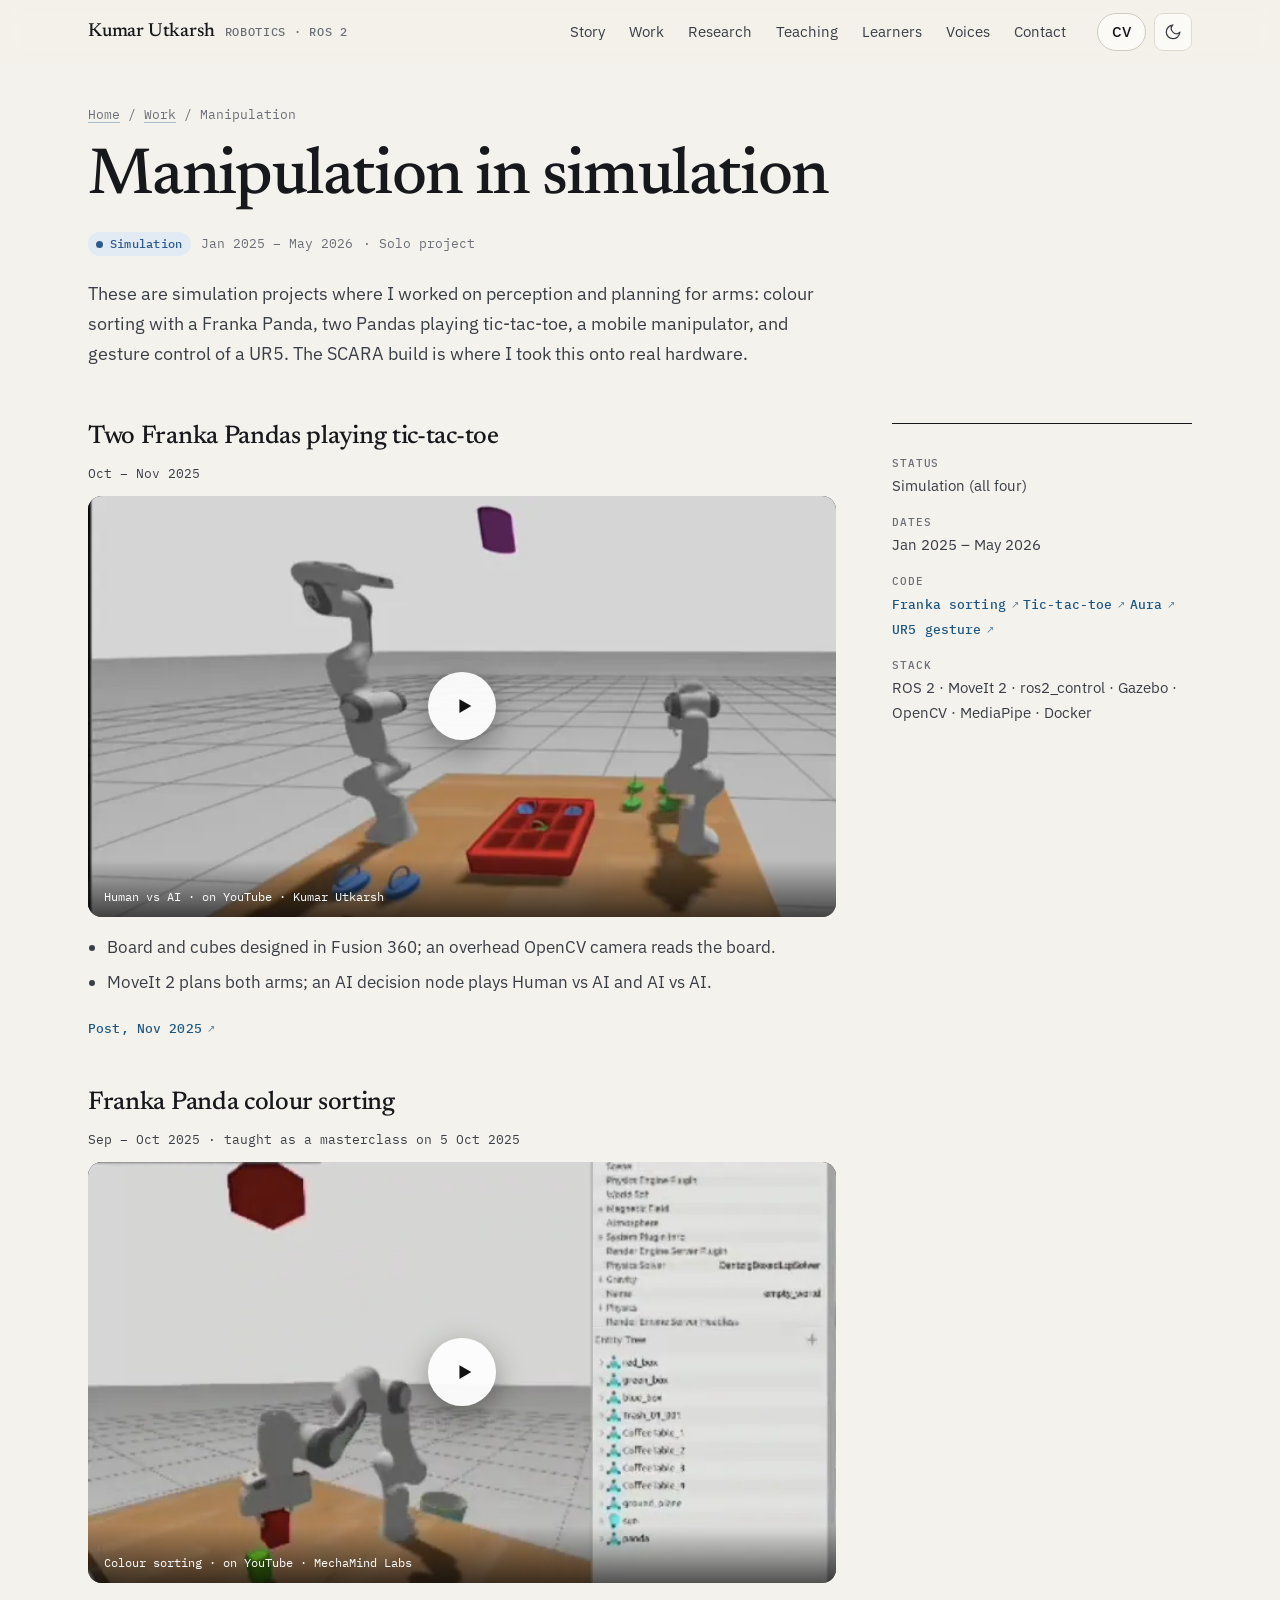
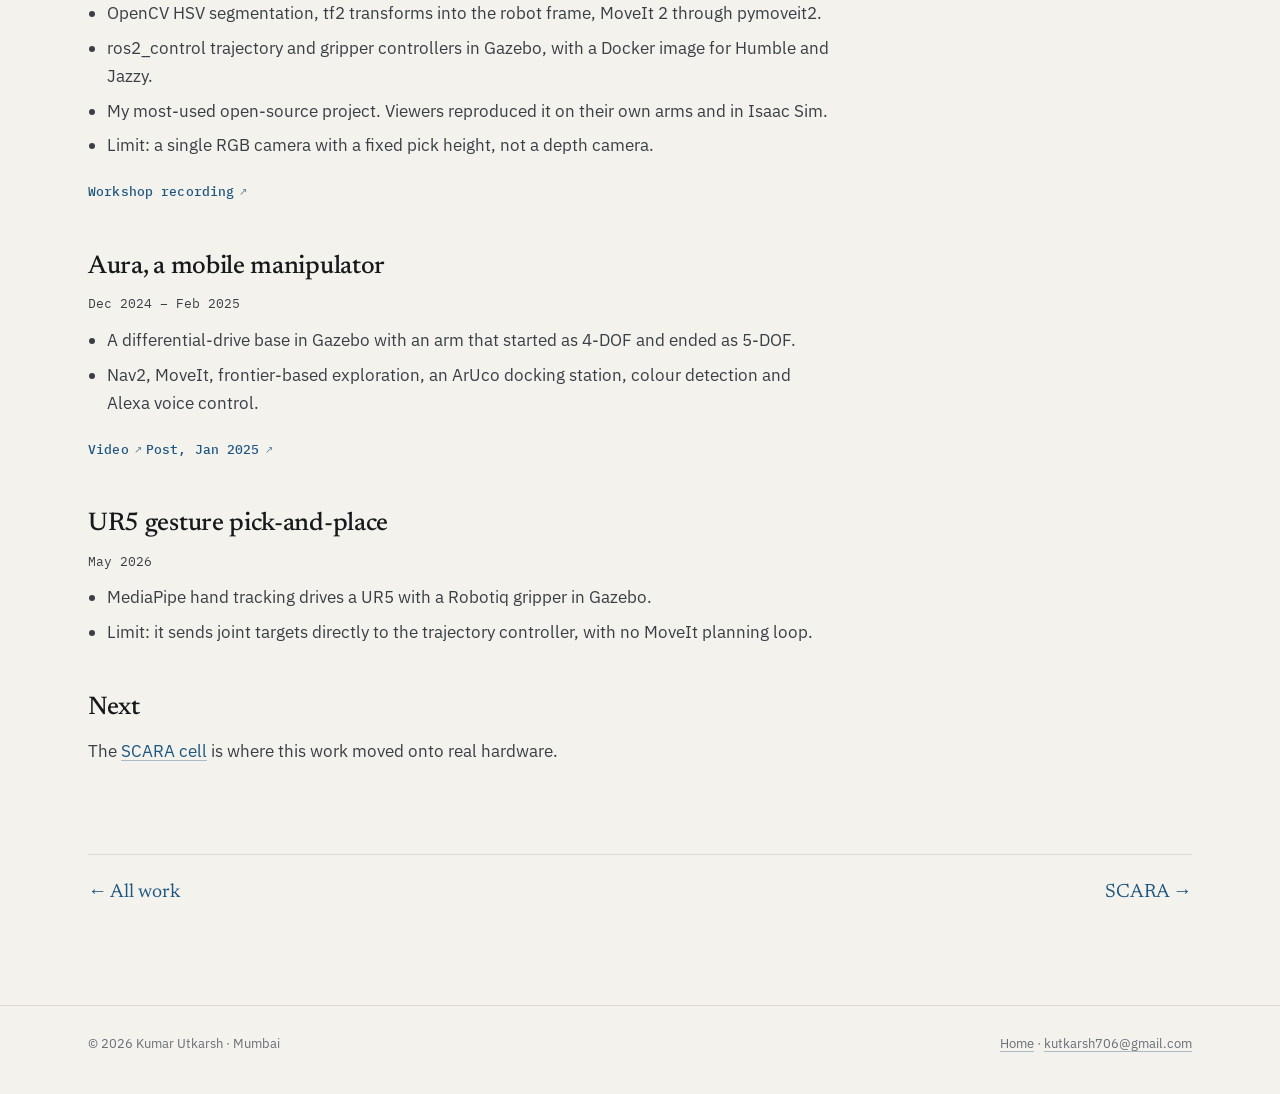
==== projects/manipulation/index.html @ 76c88a89 "Add manipulation case study" ====
<!doctype html>
<html lang="en">
<head>
<meta charset="utf-8">
<meta name="viewport" content="width=device-width, initial-scale=1">
<title>Manipulation in simulation · Kumar Utkarsh</title>
<meta name="description" content="ROS 2 arm projects in simulation: Franka Panda colour sorting, two Pandas playing tic-tac-toe, the Aura mobile manipulator and gesture-controlled pick-and-place on a UR5.">
<link rel="canonical" href="https://curious-utkarsh.github.io/projects/manipulation/">
<meta name="theme-color" content="#f4f2ec" media="(prefers-color-scheme: light)">
<meta name="theme-color" content="#0f1114" media="(prefers-color-scheme: dark)">
<meta property="og:type" content="article">
<meta property="og:title" content="Manipulation in simulation · Kumar Utkarsh">
<meta property="og:description" content="ROS 2 arm projects in simulation: Franka Panda colour sorting, two Pandas playing tic-tac-toe, the Aura mobile manipulator and gesture-controlled pick-and-place on a UR5.">
<meta property="og:url" content="https://curious-utkarsh.github.io/projects/manipulation/">
<meta property="og:image" content="https://curious-utkarsh.github.io/assets/img/og.jpg">
<meta name="twitter:card" content="summary_large_image">
<link rel="icon" href="../../favicon.svg" type="image/svg+xml">
<link rel="preload" href="../../assets/fonts/newsreader-latin-wght-normal.woff2" as="font" type="font/woff2" crossorigin>
<link rel="stylesheet" href="../../assets/css/site.css">
<script>try{var t=localStorage.getItem('theme');if(t==='light'||t==='dark')document.documentElement.setAttribute('data-theme',t)}catch(e){}</script>
<script src="../../assets/js/site.js" defer></script>
</head>
<body>
<a class="skip" href="#main">Skip to content</a>
<header class="nav">
  <div class="wrap">
    <a class="brand" href="../../">Kumar Utkarsh<span>Robotics · ROS 2</span></a>
    <ul id="menu">
      <li><a href="../../#story">Story</a></li>
      <li><a href="../../#work">Work</a></li>
      <li><a href="../../#research">Research</a></li>
      <li><a href="../../#teaching">Teaching</a></li>
      <li><a href="../../#learners">Learners</a></li>
      <li><a href="../../#voices">Voices</a></li>
      <li><a href="../../#contact">Contact</a></li>
    </ul>
    <div class="nav-tools">
      <a class="btn" href="../../cv/" style="height:38px;padding:0 14px">CV</a>
      <button class="icon-btn" type="button" data-theme-toggle aria-label="Switch theme"><svg viewBox="0 0 24 24" fill="none" stroke="currentColor" stroke-width="1.7" stroke-linecap="round" aria-hidden="true"><path d="M21 12.8A9 9 0 1 1 11.2 3a7 7 0 0 0 9.8 9.8z"/></svg></button>
      <button class="icon-btn menu-btn" type="button" data-menu aria-controls="menu" aria-expanded="false" aria-label="Menu"><svg viewBox="0 0 24 24" fill="none" stroke="currentColor" stroke-width="1.7" stroke-linecap="round" aria-hidden="true"><path d="M4 7h16M4 12h16M4 17h16"/></svg></button>
    </div>
  </div>
</header>
<main id="main">
<div class="wrap">
  <nav class="crumbs" aria-label="Breadcrumb"><a href="../../">Home</a> / <a href="../../#work">Work</a> / Manipulation</nav>
  <header class="case-head">
    <h1>Manipulation in simulation</h1>
    <div class="meta"><span class="status st-sim">Simulation</span><span class="dates">Jan 2025 – May 2026</span><span class="dates">· Solo project</span></div>
    <p class="lede">These are simulation projects where I worked on perception and planning for arms: colour sorting with a Franka Panda, two Pandas playing tic-tac-toe, a mobile manipulator, and gesture control of a UR5. The SCARA build is where I took this onto real hardware.</p>
  </header>
  <div class="case-grid">
    <article class="case">
      <h2>Two Franka Pandas playing tic-tac-toe</h2>
      <p class="dates">Oct – Nov 2025</p>
      <button class="facade h" type="button" data-facade="3YFORZAgRXA" aria-label="Play video: Multi-robot tic-tac-toe, human vs AI"><img src="../../assets/img/ttt-wide-638.webp" width="638" height="360" alt="" loading="lazy" decoding="async"><span class="pb"><svg viewBox="0 0 24 24" fill="currentColor" aria-hidden="true"><path d="M7 4.5v15l13-7.5z"/></svg></span><span class="cap">Human vs AI · on YouTube · Kumar Utkarsh</span></button>
      <ul style="margin-top:16px">
        <li>Board and cubes designed in Fusion 360; an overhead OpenCV camera reads the board.</li>
        <li>MoveIt 2 plans both arms; an AI decision node plays Human vs AI and AI vs AI.</li>
      </ul>
      <p><a class="chip" href="https://www.linkedin.com/feed/update/urn:li:activity:7392438464690147328/" target="_blank" rel="noopener">Post, Nov 2025</a></p>

      <h2>Franka Panda colour sorting</h2>
      <p class="dates">Sep – Oct 2025 · taught as a masterclass on 5 Oct 2025</p>
      <button class="facade h" type="button" data-facade="EM88ld4cCNk" aria-label="Play video: Vision-guided colour sorting with a Franka Panda"><img src="../../assets/img/franka-gazebo-640.webp" width="640" height="480" alt="" loading="lazy" decoding="async"><span class="pb"><svg viewBox="0 0 24 24" fill="currentColor" aria-hidden="true"><path d="M7 4.5v15l13-7.5z"/></svg></span><span class="cap">Colour sorting · on YouTube · MechaMind Labs</span></button>
      <ul style="margin-top:16px">
        <li>OpenCV HSV segmentation, tf2 transforms into the robot frame, MoveIt 2 through pymoveit2.</li>
        <li>ros2_control trajectory and gripper controllers in Gazebo, with a Docker image for Humble and Jazzy.</li>
        <li>My most-used open-source project. Viewers reproduced it on their own arms and in Isaac Sim.</li>
        <li>Limit: a single RGB camera with a fixed pick height, not a depth camera.</li>
      </ul>
      <p><a class="chip" href="https://youtu.be/0N3B8FG0T1Y" target="_blank" rel="noopener">Workshop recording</a></p>

      <h2>Aura, a mobile manipulator</h2>
      <p class="dates">Dec 2024 – Feb 2025</p>
      <ul>
        <li>A differential-drive base in Gazebo with an arm that started as 4-DOF and ended as 5-DOF.</li>
        <li>Nav2, MoveIt, frontier-based exploration, an ArUco docking station, colour detection and Alexa voice control.</li>
      </ul>
      <p><a class="chip" href="https://youtu.be/NHeu9y64Ovw" target="_blank" rel="noopener">Video</a> <a class="chip" href="https://www.linkedin.com/feed/update/urn:li:activity:7286963156571013120/" target="_blank" rel="noopener">Post, Jan 2025</a></p>

      <h2>UR5 gesture pick-and-place</h2>
      <p class="dates">May 2026</p>
      <ul>
        <li>MediaPipe hand tracking drives a UR5 with a Robotiq gripper in Gazebo.</li>
        <li>Limit: it sends joint targets directly to the trajectory controller, with no MoveIt planning loop.</li>
      </ul>
      <h2>Next</h2>
      <p>The <a href="../../projects/scara/">SCARA cell</a> is where this work moved onto real hardware.</p>
    </article>
    <aside><dl><dt>Status</dt><dd>Simulation (all four)</dd><dt>Dates</dt><dd>Jan 2025 – May 2026</dd><dt>Code</dt><dd><a class="chip" href="https://github.com/MechaMind-Labs/franka-color-sorting-robot" target="_blank" rel="noopener">Franka sorting</a> <a class="chip" href="https://github.com/MechaMind-Labs/dual-franka-tic-tac-toe" target="_blank" rel="noopener">Tic-tac-toe</a> <a class="chip" href="https://github.com/Curious-Utkarsh/aura-mobile-manipulator" target="_blank" rel="noopener">Aura</a> <a class="chip" href="https://github.com/MechaMind-Labs/ur5-gesture-pick-and-place" target="_blank" rel="noopener">UR5 gesture</a></dd><dt>Stack</dt><dd>ROS 2 · MoveIt 2 · ros2_control · Gazebo · OpenCV · MediaPipe · Docker</dd></dl></aside>
  </div>
  <div class="next-proj"><a href="../../#work">← All work</a><a href="../../projects/scara/">SCARA →</a></div>
</div>
</main>
<footer class="site">
  <div class="wrap">
    <span>© 2026 Kumar Utkarsh · Mumbai</span>
    <span><a href="../../">Home</a> · <a href="mailto:kutkarsh706@gmail.com">kutkarsh706@gmail.com</a></span>
  </div>
</footer>
</body>
</html>
---- assets/css/site.css ----
/* Kumar Utkarsh · portfolio · hand-written, no framework */

@font-face{font-family:"Newsreader";font-style:normal;font-weight:200 800;font-display:swap;src:url(../fonts/newsreader-latin-wght-normal.woff2) format("woff2")}
@font-face{font-family:"Newsreader";font-style:italic;font-weight:200 800;font-display:swap;src:url(../fonts/newsreader-latin-wght-italic.woff2) format("woff2")}
@font-face{font-family:"Plex Sans";font-style:normal;font-weight:400;font-display:swap;src:url(../fonts/ibm-plex-sans-latin-400-normal.woff2) format("woff2")}
@font-face{font-family:"Plex Sans";font-style:italic;font-weight:400;font-display:swap;src:url(../fonts/ibm-plex-sans-latin-400-italic.woff2) format("woff2")}
@font-face{font-family:"Plex Sans";font-style:normal;font-weight:500;font-display:swap;src:url(../fonts/ibm-plex-sans-latin-500-normal.woff2) format("woff2")}
@font-face{font-family:"Plex Sans";font-style:normal;font-weight:600;font-display:swap;src:url(../fonts/ibm-plex-sans-latin-600-normal.woff2) format("woff2")}
@font-face{font-family:"Plex Mono";font-style:normal;font-weight:400;font-display:swap;src:url(../fonts/ibm-plex-mono-latin-400-normal.woff2) format("woff2")}
@font-face{font-family:"Plex Mono";font-style:normal;font-weight:500;font-display:swap;src:url(../fonts/ibm-plex-mono-latin-500-normal.woff2) format("woff2")}

:root{
  --bg:#f4f2ec; --surface:#fbfaf6; --sunk:#ebe8e0;
  --ink:#16181c; --ink-2:#3a3e46; --muted:#6a6e77; --faint:#8d9099;
  --line:#dfdbd1; --line-2:#cfcabd;
  --accent:#1d5680; --accent-2:#163f5e; --accent-soft:#e3ecf2;
  --hw:#2f6b45; --hw-bg:#e3efe6; --twin:#22686a; --twin-bg:#ddeeed; --sim:#2d5a8c; --sim-bg:#e2eaf4; --wip:#8a5a12; --wip-bg:#f4ead8;
  --serif:"Newsreader",Georgia,"Times New Roman",serif;
  --sans:"Plex Sans",system-ui,-apple-system,"Segoe UI",Roboto,sans-serif;
  --mono:"Plex Mono",ui-monospace,SFMono-Regular,Menlo,Consolas,monospace;
  --r:10px; --r-lg:14px;
  --wrap:1160px; --gutter:28px;
  --shadow:0 1px 0 rgba(20,22,26,.03),0 8px 24px -16px rgba(20,22,26,.18);
  color-scheme:light;
}
@media (prefers-color-scheme:dark){:root:not([data-theme="light"]){
  --bg:#0f1114; --surface:#15181c; --sunk:#1b1f24;
  --ink:#ecebe6; --ink-2:#c9c8c2; --muted:#9ba0a8; --faint:#7b8089;
  --line:#262a30; --line-2:#323740;
  --accent:#8dbbe0; --accent-2:#b4d3ec; --accent-soft:#18242f;
  --hw:#8fcaa1; --hw-bg:#17251c; --twin:#86cdca; --twin-bg:#132423; --sim:#9ec0e6; --sim-bg:#16202c; --wip:#e2b56b; --wip-bg:#2a2214;
  --shadow:0 1px 0 rgba(0,0,0,.2),0 10px 30px -18px rgba(0,0,0,.7);
  color-scheme:dark;
}}
:root[data-theme="dark"]{
  --bg:#0f1114; --surface:#15181c; --sunk:#1b1f24;
  --ink:#ecebe6; --ink-2:#c9c8c2; --muted:#9ba0a8; --faint:#7b8089;
  --line:#262a30; --line-2:#323740;
  --accent:#8dbbe0; --accent-2:#b4d3ec; --accent-soft:#18242f;
  --hw:#8fcaa1; --hw-bg:#17251c; --twin:#86cdca; --twin-bg:#132423; --sim:#9ec0e6; --sim-bg:#16202c; --wip:#e2b56b; --wip-bg:#2a2214;
  --shadow:0 1px 0 rgba(0,0,0,.2),0 10px 30px -18px rgba(0,0,0,.7);
  color-scheme:dark;
}

*,*::before,*::after{box-sizing:border-box}
html{-webkit-text-size-adjust:100%;scroll-behavior:smooth;scroll-padding-top:84px}
@media (prefers-reduced-motion:reduce){html{scroll-behavior:auto}}
body{margin:0;background:var(--bg);color:var(--ink);font:400 17px/1.65 var(--sans);text-rendering:optimizeLegibility;-webkit-font-smoothing:antialiased;overflow-x:hidden}
img,video{max-width:100%;height:auto;display:block}
a{color:var(--accent);text-decoration-thickness:1px;text-underline-offset:3px;text-decoration-color:color-mix(in srgb,var(--accent) 35%,transparent)}
a:hover{color:var(--accent-2);text-decoration-color:currentColor}
:focus-visible{outline:2px solid var(--accent);outline-offset:3px;border-radius:4px}
p{margin:0 0 1em}
h1,h2,h3,h4{font-family:var(--serif);font-weight:500;letter-spacing:-.012em;color:var(--ink);margin:0}
h1{font-size:clamp(2.35rem,5.2vw,4.1rem);line-height:1.04;letter-spacing:-.025em}
h2{font-size:clamp(1.75rem,3vw,2.35rem);line-height:1.12}
h3{font-size:1.32rem;line-height:1.25}
h4{font-size:1.08rem;line-height:1.3}
small,.small{font-size:.86rem}
.mono{font-family:var(--mono)}
.muted{color:var(--muted)}
.sr-only{position:absolute;width:1px;height:1px;padding:0;margin:-1px;overflow:hidden;clip:rect(0,0,0,0);white-space:nowrap;border:0}
.skip{position:absolute;left:12px;top:-60px;background:var(--ink);color:var(--bg);padding:10px 14px;border-radius:8px;z-index:100;text-decoration:none}
.skip:focus{top:12px}

.wrap{max-width:var(--wrap);margin:0 auto;padding:0 var(--gutter)}
@media (max-width:640px){:root{--gutter:16px}body{font-size:16.5px}}

/* ---------- nav ---------- */
.nav{position:sticky;top:0;z-index:50;background:color-mix(in srgb,var(--bg) 86%,transparent);backdrop-filter:saturate(1.4) blur(10px);-webkit-backdrop-filter:saturate(1.4) blur(10px);border-bottom:1px solid transparent;transition:border-color .2s}
.nav.scrolled{border-bottom-color:var(--line)}
.nav .wrap{display:flex;align-items:center;gap:20px;height:64px}
.brand{font-family:var(--serif);font-size:1.18rem;font-weight:500;color:var(--ink);text-decoration:none;white-space:nowrap;letter-spacing:-.01em}
.brand span{color:var(--muted);font-family:var(--mono);font-size:.72rem;letter-spacing:.06em;margin-left:10px;text-transform:uppercase}
.nav ul{list-style:none;margin:0 0 0 auto;padding:0;display:flex;gap:2px}
.nav ul a{display:block;padding:8px 11px;border-radius:8px;font-size:.92rem;color:var(--ink-2);text-decoration:none}
.nav ul a:hover{background:var(--sunk);color:var(--ink)}
.nav ul a.active{color:var(--ink);background:var(--sunk)}
.nav-tools{display:flex;align-items:center;gap:8px}
.icon-btn{width:38px;height:38px;border-radius:9px;border:1px solid var(--line);background:var(--surface);color:var(--ink-2);display:inline-grid;place-items:center;cursor:pointer;padding:0}
.icon-btn:hover{border-color:var(--line-2);color:var(--ink)}
.icon-btn svg{width:18px;height:18px}
.menu-btn{display:none}
@media (max-width:1020px){
  .nav ul{display:none;position:absolute;left:0;right:0;top:64px;flex-direction:column;background:var(--bg);border-bottom:1px solid var(--line);padding:8px var(--gutter) 16px;gap:0}
  .nav.open ul{display:flex}
  .nav ul a{padding:12px 6px;font-size:1rem;border-radius:0;border-bottom:1px solid var(--line)}
  .menu-btn{display:inline-grid}
  .nav-tools{margin-left:auto}
  .brand span{display:none}
}

/* ---------- buttons, chips ---------- */
.btn{display:inline-flex;align-items:center;gap:8px;height:44px;padding:0 18px;border-radius:999px;font:500 .95rem/1 var(--sans);text-decoration:none;border:1px solid var(--line-2);color:var(--ink);background:var(--surface);transition:background .15s,border-color .15s,transform .15s}
.btn:hover{border-color:var(--ink-2);color:var(--ink)}
.btn.primary{background:var(--ink);border-color:var(--ink);color:var(--bg)}
.btn.primary:hover{background:var(--ink-2);color:var(--bg)}
.btn svg{width:16px;height:16px}
.btns{display:flex;flex-wrap:wrap;gap:10px}
.chips{display:flex;flex-wrap:wrap;gap:6px 14px;margin-top:14px}
.chip{font:500 .8rem/1.4 var(--mono);letter-spacing:.01em;color:var(--accent);text-decoration:none;display:inline-flex;align-items:center;gap:5px;white-space:nowrap}
.chip:hover{text-decoration:underline}
.chip::after{content:"↗";font-size:.78em;opacity:.7}
.chip.int::after{content:"→"}
.label{font:500 .72rem/1.3 var(--mono);letter-spacing:.09em;text-transform:uppercase;color:var(--muted)}
.status{display:inline-flex;align-items:center;gap:7px;font:500 .74rem/1 var(--mono);letter-spacing:.02em;padding:6px 9px 6px 8px;border-radius:999px;white-space:nowrap}
.status::before{content:"";width:7px;height:7px;border-radius:50%;background:currentColor}
.st-hw{color:var(--hw);background:var(--hw-bg)}
.st-twin{color:var(--twin);background:var(--twin-bg)}
.st-sim{color:var(--sim);background:var(--sim-bg)}
.st-wip{color:var(--wip);background:var(--wip-bg)}
.st-none{color:var(--muted);background:var(--sunk)}
.dates{font:400 .8rem/1.4 var(--mono);color:var(--muted)}

/* ---------- hero ---------- */
.hero{padding:72px 0 56px}
.hero .wrap{display:grid;grid-template-columns:minmax(0,1.08fr) minmax(0,.92fr);gap:64px;align-items:center}
.hero .eyebrow{display:flex;flex-wrap:wrap;gap:8px 18px;margin-bottom:26px}
.hero .eyebrow span{font:500 .78rem/1 var(--mono);letter-spacing:.06em;text-transform:uppercase;color:var(--muted)}
.hero .eyebrow span+span::before{content:"·";margin-right:18px;color:var(--line-2)}
.hero h1 em{font-style:italic;color:var(--ink-2)}
.hero .lede{font-size:1.14rem;line-height:1.62;color:var(--ink-2);max-width:36em;margin:26px 0 30px}
.hero .lede strong{font-weight:500;color:var(--ink)}
.hero-media{position:relative;display:grid;grid-template-columns:1.25fr 1fr;gap:14px;align-items:end}
.hero-media figure{margin:0}
.hero-media .ph{border-radius:var(--r-lg);overflow:hidden;background:var(--sunk);box-shadow:var(--shadow)}
.hero-media .ph img{width:100%;height:100%;object-fit:cover}
.hero-media .a .ph{aspect-ratio:4/5}
.hero-media .b{margin-bottom:56px}
.hero-media .b .ph{aspect-ratio:1/1}
.hero-media figcaption{font:400 .74rem/1.45 var(--mono);color:var(--muted);margin-top:10px}
.hero-media figcaption b{font-weight:500;color:var(--ink-2)}
@media (max-width:900px){.hero{padding:44px 0 36px}.hero .wrap{grid-template-columns:1fr;gap:40px}.hero-media .b{margin-bottom:28px}}

/* ---------- glance strip ---------- */
.glance{border-top:1px solid var(--line);border-bottom:1px solid var(--line);background:var(--surface)}
.glance .wrap{display:grid;grid-template-columns:repeat(4,1fr)}
.glance .cell{padding:22px 22px 22px 0;border-right:1px solid var(--line)}
.glance .cell+.cell{padding-left:22px}
.glance .cell:last-child{border-right:0}
.glance .v{font-family:var(--serif);font-size:1.12rem;line-height:1.3;margin-top:8px;color:var(--ink)}
.glance .s{font-size:.86rem;color:var(--muted);margin-top:4px;line-height:1.45}
@media (max-width:900px){.glance .wrap{grid-template-columns:1fr 1fr}.glance .cell:nth-child(2){border-right:0}.glance .cell:nth-child(3){padding-left:0;border-top:1px solid var(--line)}.glance .cell:nth-child(4){border-top:1px solid var(--line)}}
@media (max-width:520px){.glance .wrap{grid-template-columns:1fr}.glance .cell,.glance .cell+.cell{padding:18px 0;border-right:0;border-top:1px solid var(--line)}.glance .cell:first-child{border-top:0}}

/* ---------- sections ---------- */
.section{padding:104px 0 0}
.section:last-of-type{padding-bottom:40px}
.sec-head{display:grid;grid-template-columns:200px minmax(0,1fr);gap:40px;margin-bottom:44px}
.sec-head .num{font:500 .76rem/1.6 var(--mono);letter-spacing:.08em;text-transform:uppercase;color:var(--muted);padding-top:9px;border-top:1px solid var(--ink);align-self:start}
.sec-head .num b{color:var(--ink);font-weight:500;margin-right:8px}
.sec-head .lead{font-size:1.08rem;color:var(--ink-2);max-width:40em;margin:16px 0 0}
.sec-body{margin-left:240px}
@media (max-width:900px){.section{padding-top:76px}.sec-head{grid-template-columns:1fr;gap:16px;margin-bottom:32px}.sec-head .num{padding-top:8px;width:max-content;padding-right:20px}.sec-body{margin-left:0}}
.sub{display:flex;align-items:baseline;justify-content:space-between;gap:16px;margin:64px 0 22px;padding-bottom:12px;border-bottom:1px solid var(--line)}
.sub h3{font-size:1.38rem}
.sub .label{white-space:nowrap}

/* ---------- profile ---------- */
.profile{display:grid;grid-template-columns:280px minmax(0,1fr);gap:48px;align-items:start}
.profile .portrait{margin:0}
.profile .portrait .ph{border-radius:var(--r-lg);overflow:hidden;aspect-ratio:4/5;background:var(--sunk)}
.profile .portrait img{width:100%;height:100%;object-fit:cover}
.profile .portrait figcaption{font:400 .74rem/1.45 var(--mono);color:var(--muted);margin-top:10px}
.facts{margin:0;display:grid;grid-template-columns:150px minmax(0,1fr);border-top:1px solid var(--line)}
.facts dt,.facts dd{padding:15px 0;border-bottom:1px solid var(--line);margin:0}
.facts dt{font:500 .74rem/1.9 var(--mono);letter-spacing:.07em;text-transform:uppercase;color:var(--muted)}
.facts dd{color:var(--ink-2);font-size:.98rem}
.facts dd strong{color:var(--ink);font-weight:500}
.facts .aside{display:block;font-size:.86rem;color:var(--muted);margin-top:3px}
.in-short{font-family:var(--serif);font-size:1.32rem;line-height:1.5;color:var(--ink);margin:0 0 28px;max-width:34em}
@media (max-width:820px){.profile{grid-template-columns:1fr}.profile .portrait{max-width:300px}.facts{grid-template-columns:1fr}.facts dt{padding-bottom:0;border-bottom:0}.facts dd{padding-top:4px}}

/* ---------- story timeline ---------- */
.story{position:relative;margin:0;padding:0;list-style:none}
.story::before{content:"";position:absolute;left:148px;top:8px;bottom:8px;width:1px;background:var(--line-2)}
.chapter{position:relative;display:grid;grid-template-columns:132px minmax(0,1fr);gap:44px;padding:0 0 38px}
.chapter::before{content:"";position:absolute;left:144px;top:9px;width:9px;height:9px;border-radius:50%;background:var(--bg);border:1.5px solid var(--ink-2)}
.chapter.key::before{background:var(--ink);border-color:var(--ink)}
.chapter .when{font:500 .76rem/1.6 var(--mono);color:var(--muted);text-align:right;padding-top:4px;letter-spacing:.02em}
.chapter h3{font-size:1.26rem;margin-bottom:8px}
.chapter p{color:var(--ink-2);max-width:40em;margin-bottom:.5em}
.chapter .chips{margin-top:8px}
.chapter .thumb{float:right;width:180px;margin:4px 0 12px 24px;border-radius:var(--r);overflow:hidden}
.pull{margin:8px 0 46px 176px;padding:4px 0 4px 26px;border-left:2px solid var(--ink);font-family:var(--serif);font-size:1.5rem;line-height:1.4;color:var(--ink);max-width:28em}
.pull cite{display:block;font:400 .76rem/1.6 var(--mono);color:var(--muted);font-style:normal;margin-top:10px;letter-spacing:.02em}
@media (max-width:760px){
  .story::before{left:4px}
  .chapter{grid-template-columns:1fr;gap:4px;padding-left:28px}
  .chapter::before{left:0}
  .chapter .when{text-align:left;padding-top:0}
  .chapter .thumb{float:none;width:100%;max-width:320px;margin:4px 0 12px}
  .pull{margin-left:28px;font-size:1.28rem}
}

details.more{margin-top:14px;border:1px solid var(--line);border-radius:var(--r);background:var(--surface)}
details.more>summary{cursor:pointer;list-style:none;padding:13px 16px;font:500 .84rem/1.4 var(--mono);color:var(--ink-2);display:flex;align-items:center;justify-content:space-between;gap:12px}
details.more>summary::-webkit-details-marker{display:none}
details.more>summary::after{content:"+";font-size:1.1rem;color:var(--muted);transition:transform .2s}
details.more[open]>summary::after{transform:rotate(45deg)}
details.more>summary:hover{color:var(--ink)}
details.more .inner{padding:4px 16px 16px;border-top:1px solid var(--line)}
.course-list{list-style:none;margin:12px 0 0;padding:0;display:grid;gap:8px}
.course-list li{display:flex;justify-content:space-between;gap:16px;font-size:.93rem;color:var(--ink-2);padding-bottom:8px;border-bottom:1px dashed var(--line)}
.course-list li:last-child{border-bottom:0}
.course-list span{color:var(--muted);font-size:.84rem;white-space:nowrap}
@media (max-width:560px){.course-list li{flex-direction:column;gap:0}}

/* ---------- project cards ---------- */
.proj-grid{display:grid;grid-template-columns:1fr 1fr;gap:22px}
.proj{display:flex;flex-direction:column;background:var(--surface);border:1px solid var(--line);border-radius:var(--r-lg);overflow:hidden;transition:border-color .2s,box-shadow .2s}
.proj:hover{border-color:var(--line-2);box-shadow:var(--shadow)}
.proj .media{aspect-ratio:4/3;overflow:hidden;background:var(--sunk);position:relative}
.proj .media img{width:100%;height:100%;object-fit:cover;transition:transform .6s cubic-bezier(.2,.7,.2,1)}
.proj:hover .media img{transform:scale(1.025)}
.proj .body{padding:22px 22px 20px;display:flex;flex-direction:column;flex:1}
.proj .meta{display:flex;flex-wrap:wrap;align-items:center;gap:10px;margin-bottom:12px}
.proj h3{font-size:1.42rem;margin-bottom:8px}
.proj h3 a{color:inherit;text-decoration:none}
.proj h3 a:hover{color:var(--accent)}
.proj p{color:var(--ink-2);font-size:.97rem;margin-bottom:0}
.proj .chips{margin-top:auto;padding-top:16px}
@media (max-width:760px){.proj-grid{grid-template-columns:1fr}}

.rows{border-top:1px solid var(--line)}
.row{display:grid;grid-template-columns:minmax(0,1.25fr) minmax(0,2fr) 190px;gap:24px;align-items:baseline;padding:18px 0;border-bottom:1px solid var(--line)}
.row h4{font-size:1.06rem}
.row .meta{display:flex;flex-direction:column;gap:7px;align-items:flex-start;margin-top:8px}
.row p{margin:0;color:var(--ink-2);font-size:.95rem}
.row .chips{margin:0;justify-content:flex-end;flex-wrap:wrap;gap:6px 12px}
@media (max-width:820px){.row{grid-template-columns:1fr;gap:8px}.row .chips{justify-content:flex-start;flex-wrap:wrap}.row .meta{flex-direction:row;flex-wrap:wrap;align-items:center}}
.after-links{display:flex;flex-wrap:wrap;gap:8px 22px;margin-top:20px;font-size:.92rem}

/* ---------- research ---------- */
.split{display:grid;grid-template-columns:minmax(0,1.05fr) minmax(0,.95fr);gap:40px;align-items:start}
.split figure{margin:0}
.split .ph{border-radius:var(--r-lg);overflow:hidden;background:var(--sunk)}
.split figcaption{font:400 .74rem/1.5 var(--mono);color:var(--muted);margin-top:10px}
@media (max-width:860px){.split{grid-template-columns:1fr}}
.prose p{color:var(--ink-2)}
.prose p strong{color:var(--ink);font-weight:500}

/* ---------- teaching ---------- */
.principle{font-family:var(--serif);font-size:clamp(1.35rem,2.4vw,1.75rem);line-height:1.38;color:var(--ink);max-width:30em;margin:0 0 36px}
.principle em{font-style:italic;color:var(--ink-2)}
.photo-pair{display:grid;grid-template-columns:1fr 1.55fr;gap:14px;margin:6px 0 0;align-items:start}
.photo-pair figure{margin:0}
.photo-pair .ph{border-radius:var(--r);overflow:hidden;background:var(--sunk);aspect-ratio:4/3}
.photo-pair figure+figure .ph{aspect-ratio:1280/640}
.photo-pair .ph img{width:100%;height:100%;object-fit:cover}
.photo-pair figcaption{font:400 .72rem/1.5 var(--mono);color:var(--muted);margin-top:8px}
@media (max-width:700px){.photo-pair{grid-template-columns:1fr}}
.table-wrap{overflow-x:auto;border:1px solid var(--line);border-radius:var(--r);background:var(--surface)}
table.ws{width:100%;border-collapse:collapse;font-size:.93rem;min-width:620px}
table.ws th{font:500 .72rem/1.3 var(--mono);letter-spacing:.07em;text-transform:uppercase;color:var(--muted);text-align:left;padding:13px 16px;border-bottom:1px solid var(--line);background:var(--sunk)}
table.ws td{padding:14px 16px;border-bottom:1px solid var(--line);vertical-align:top;color:var(--ink-2)}
table.ws tr:last-child td{border-bottom:0}
table.ws td:first-child{font:400 .8rem/1.6 var(--mono);color:var(--muted);white-space:nowrap}
table.ws td .chip{margin-right:12px}
.note{font-size:.88rem;color:var(--muted);margin-top:12px}
.amr{display:grid;grid-template-columns:minmax(0,1fr) minmax(0,1fr);gap:36px}
.modules{list-style:none;margin:0;padding:0;counter-reset:m;border-top:1px solid var(--line)}
.modules li{counter-increment:m;display:flex;gap:14px;padding:11px 0;border-bottom:1px solid var(--line);font-size:.95rem;color:var(--ink-2)}
.modules li::before{content:counter(m,decimal-leading-zero);font:500 .76rem/1.9 var(--mono);color:var(--muted)}
@media (max-width:820px){.amr{grid-template-columns:1fr}}
.collab{display:grid;grid-template-columns:repeat(3,1fr);gap:16px}
.collab .c{padding:18px;border:1px solid var(--line);border-radius:var(--r);background:var(--surface)}
.collab h4{font-size:1.02rem;margin:6px 0 6px}
.collab p{font-size:.92rem;color:var(--ink-2);margin:0}
@media (max-width:860px){.collab{grid-template-columns:1fr}}

/* ---------- learners ---------- */
.out-grid{display:grid;grid-template-columns:repeat(3,1fr);gap:16px}
.out{display:flex;flex-direction:column;padding:22px;border:1px solid var(--line);border-radius:var(--r-lg);background:var(--surface)}
.out .who{font-family:var(--serif);font-size:1.16rem;color:var(--ink);line-height:1.25}
.out .role{font-size:.82rem;color:var(--muted);margin-top:3px;line-height:1.4}
.out .what{font-size:.95rem;color:var(--ink);margin:14px 0 10px;font-weight:500;line-height:1.45}
.out blockquote{margin:0;font-size:.92rem;color:var(--ink-2);line-height:1.55;padding-left:12px;border-left:2px solid var(--line-2)}
.out .foot{margin-top:auto;padding-top:16px;display:flex;justify-content:space-between;align-items:center;gap:10px}
.out .foot .dates{font-size:.76rem}
@media (max-width:980px){.out-grid{grid-template-columns:1fr 1fr}}
@media (max-width:640px){.out-grid{grid-template-columns:1fr}}

.showcase{display:grid;grid-template-columns:repeat(3,1fr);gap:0;border-top:1px solid var(--line)}
.sc{display:flex;gap:14px;align-items:flex-start;padding:16px 16px 16px 0;border-bottom:1px solid var(--line)}
.play{flex:0 0 auto;width:40px;height:40px;border-radius:50%;border:1px solid var(--line-2);background:var(--surface);display:grid;place-items:center;cursor:pointer;color:var(--ink);transition:background .15s,color .15s,border-color .15s;padding:0}
.play:hover{background:var(--ink);color:var(--bg);border-color:var(--ink)}
.play svg{width:14px;height:14px;margin-left:2px}
.sc .n{font-weight:500;color:var(--ink);font-size:.97rem;line-height:1.3}
.sc .d{font-size:.84rem;color:var(--muted);line-height:1.45;margin-top:2px}
.sc .d a{font-family:var(--mono);font-size:.78rem}
@media (max-width:980px){.showcase{grid-template-columns:1fr 1fr}}
@media (max-width:640px){.showcase{grid-template-columns:1fr}}

/* ---------- voices ---------- */
.reco{display:grid;grid-template-columns:minmax(0,1fr) 220px;gap:40px;padding:34px 0;border-top:1px solid var(--ink);border-bottom:1px solid var(--line)}
.reco blockquote{margin:0;font-family:var(--serif);font-size:clamp(1.25rem,2.2vw,1.58rem);line-height:1.45;color:var(--ink)}
.reco .src{font-size:.9rem;color:var(--ink-2)}
.reco .src b{display:block;font-weight:500;color:var(--ink);font-size:1rem;margin:6px 0 2px}
@media (max-width:760px){.reco{grid-template-columns:1fr;gap:18px}}
.quotes{columns:3 280px;column-gap:16px}
.q{break-inside:avoid;margin:0 0 16px;padding:20px;border:1px solid var(--line);border-radius:var(--r);background:var(--surface)}
.q p{font-size:.94rem;color:var(--ink-2);margin:0 0 12px;line-height:1.58}
.q footer{font-size:.84rem;color:var(--muted);line-height:1.4}
.q footer b{color:var(--ink);font-weight:500;display:block;font-size:.9rem}
.src-label{font:500 .66rem/1 var(--mono);letter-spacing:.1em;text-transform:uppercase;color:var(--faint);margin-top:8px;display:block}
.vt-grid{display:grid;grid-template-columns:repeat(3,1fr);gap:12px}
.vt{display:flex;gap:14px;align-items:center;text-align:left;padding:16px;border:1px solid var(--line);border-radius:var(--r);background:var(--surface);cursor:pointer;font:inherit;color:inherit;width:100%;transition:border-color .15s,background .15s}
.vt:hover{border-color:var(--ink-2)}
.vt:hover .play{background:var(--ink);color:var(--bg);border-color:var(--ink)}
.vt .n{font-weight:500;color:var(--ink);font-size:.96rem;display:block}
.vt .d{font-size:.82rem;color:var(--muted);display:block;line-height:1.4}
@media (max-width:900px){.vt-grid{grid-template-columns:1fr 1fr}}
@media (max-width:560px){.vt-grid{grid-template-columns:1fr}}
.yt-quotes{display:grid;grid-template-columns:repeat(2,1fr);gap:0 32px;border-top:1px solid var(--line)}
.yt-quotes .yq{padding:16px 0;border-bottom:1px solid var(--line)}
.yt-quotes p{margin:0 0 6px;color:var(--ink-2);font-size:.95rem}
.yt-quotes span{font:400 .78rem/1.5 var(--mono);color:var(--muted)}
@media (max-width:760px){.yt-quotes{grid-template-columns:1fr}}

/* ---------- approach ---------- */
.ways{display:grid;grid-template-columns:1fr 1fr;gap:16px}
.way{padding:24px;border:1px solid var(--line);border-radius:var(--r-lg);background:var(--surface)}
.way .label{display:block;margin-bottom:10px}
.way h3{font-size:1.25rem;margin-bottom:10px}
.way p{color:var(--ink-2);font-size:.96rem;margin:0}
.way p+p{margin-top:.7em}
@media (max-width:760px){.ways{grid-template-columns:1fr}}
.values{display:flex;flex-wrap:wrap;gap:8px;margin-top:22px}
.values span{font:500 .8rem/1 var(--mono);padding:9px 12px;border:1px solid var(--line);border-radius:999px;color:var(--ink-2);background:var(--surface)}
.notes{display:grid;grid-template-columns:1fr 1fr;gap:0 36px;border-top:1px solid var(--line)}
.notes a.n{display:block;padding:18px 0;border-bottom:1px solid var(--line);text-decoration:none;color:inherit}
.notes a.n:hover h4{color:var(--accent)}
.notes h4{font-size:1.04rem;margin:4px 0 6px;transition:color .15s}
.notes p{margin:0;font-size:.92rem;color:var(--ink-2)}
@media (max-width:760px){.notes{grid-template-columns:1fr}}

/* ---------- next / elsewhere / contact ---------- */
.next{font-family:var(--serif);font-size:clamp(1.3rem,2.3vw,1.62rem);line-height:1.5;color:var(--ink);max-width:32em}
.next p{margin:0 0 .8em}
.next p:last-child{color:var(--ink-2)}
.else{display:grid;grid-template-columns:repeat(4,1fr);gap:12px}
.else a{display:block;padding:18px;border:1px solid var(--line);border-radius:var(--r);background:var(--surface);text-decoration:none;color:var(--ink);transition:border-color .15s,transform .15s}
.else a:hover{border-color:var(--ink-2)}
.else .p{font-weight:500;display:flex;justify-content:space-between;gap:8px}
.else .p::after{content:"↗";color:var(--muted);font-size:.85rem}
.else a.int .p::after{content:"→"}
.else .r{font-size:.86rem;color:var(--muted);margin-top:6px;line-height:1.45}
@media (max-width:900px){.else{grid-template-columns:1fr 1fr}}
@media (max-width:480px){.else{grid-template-columns:1fr}}
.contact{border-top:1px solid var(--ink);padding-top:36px;display:grid;grid-template-columns:minmax(0,1.2fr) minmax(0,1fr);gap:40px;align-items:end}
.contact .big{font-family:var(--serif);font-size:clamp(1.6rem,3.6vw,2.6rem);line-height:1.15;color:var(--ink);text-decoration:none;word-break:break-word}
.contact .big:hover{color:var(--accent)}
@media (max-width:760px){.contact{grid-template-columns:1fr}}
footer.site{margin-top:96px;border-top:1px solid var(--line);padding:26px 0 40px;font-size:.84rem;color:var(--muted)}
footer.site .wrap{display:flex;flex-wrap:wrap;justify-content:space-between;gap:12px}
footer.site a{color:var(--muted)}

/* ---------- dialog player ---------- */
dialog.player{border:0;padding:0;background:transparent;max-width:min(92vw,980px);width:100%;color:var(--ink)}
dialog.player::backdrop{background:rgba(10,11,13,.82);backdrop-filter:blur(3px)}
.player .box{background:var(--surface);border-radius:var(--r-lg);overflow:hidden;box-shadow:0 30px 80px -20px rgba(0,0,0,.6)}
.player .bar{display:flex;align-items:center;justify-content:space-between;gap:12px;padding:12px 14px 12px 18px;border-bottom:1px solid var(--line)}
.player .bar .t{font-weight:500;font-size:.95rem}
.player .bar .t small{display:block;color:var(--muted);font-weight:400}
.player .stage{background:#000;display:grid;place-items:center}
.player .stage video{max-height:70vh;width:auto;max-width:100%}
.player .stage iframe{width:100%;aspect-ratio:16/9;border:0;display:block}
.player .stage.vertical iframe{aspect-ratio:9/16;max-height:72vh;width:auto;height:72vh}
.player .tx{padding:14px 18px 18px;font-size:.9rem;color:var(--ink-2);max-height:24vh;overflow:auto}
.player .tx:empty{display:none}

/* ---------- case study pages ---------- */
.crumbs{font:400 .8rem/1.5 var(--mono);color:var(--muted);padding-top:40px}
.crumbs a{color:var(--muted)}
.case-head{padding:20px 0 36px}
.case-head .meta{display:flex;flex-wrap:wrap;gap:10px;align-items:center;margin:20px 0 0}
.case-head .lede{font-size:1.14rem;color:var(--ink-2);max-width:40em;margin-top:22px}
.case-grid{display:grid;grid-template-columns:minmax(0,1fr) 300px;gap:56px;align-items:start}
.case-grid aside{position:sticky;top:88px;border-top:1px solid var(--ink);padding-top:16px}
.case-grid aside dl{margin:0}
.case-grid aside dt{font:500 .7rem/1.3 var(--mono);letter-spacing:.08em;text-transform:uppercase;color:var(--muted);margin-top:16px}
.case-grid aside dd{margin:4px 0 0;font-size:.93rem;color:var(--ink-2)}
@media (max-width:900px){.case-grid{grid-template-columns:1fr}.case-grid aside{position:static}}
.case h2{font-size:1.6rem;margin:48px 0 14px}
.case h2:first-child{margin-top:0}
.case p,.case li{color:var(--ink-2)}
.case ul{padding-left:1.1em;margin:0 0 1em}
.case li{margin-bottom:.4em}
.case .limits{background:var(--surface);border:1px solid var(--line);border-left:3px solid var(--wip);border-radius:var(--r);padding:18px 20px}
.case .limits ul{margin:0}
.stack{display:grid;grid-template-columns:160px minmax(0,1fr);border-top:1px solid var(--line);margin:0}
.stack dt,.stack dd{margin:0;padding:12px 0;border-bottom:1px solid var(--line);font-size:.94rem}
.stack dt{font:500 .74rem/1.9 var(--mono);letter-spacing:.06em;text-transform:uppercase;color:var(--muted)}
.stack dd{color:var(--ink-2)}
@media (max-width:600px){.stack{grid-template-columns:1fr}.stack dt{border-bottom:0;padding-bottom:0}}
.facade{position:relative;display:block;width:100%;border:0;padding:0;cursor:pointer;background:#000;border-radius:var(--r-lg);overflow:hidden;color:#fff}
.facade img{width:100%;height:100%;object-fit:cover;opacity:.92;transition:opacity .2s}
.facade:hover img{opacity:1}
.facade .pb{position:absolute;left:50%;top:50%;transform:translate(-50%,-50%);width:68px;height:68px;border-radius:50%;background:rgba(255,255,255,.94);color:#111;display:grid;place-items:center;box-shadow:0 10px 30px rgba(0,0,0,.35)}
.facade .pb svg{width:22px;height:22px;margin-left:3px}
.facade .cap{position:absolute;left:0;right:0;bottom:0;padding:28px 16px 12px;background:linear-gradient(transparent,rgba(0,0,0,.65));font:400 .76rem/1.4 var(--mono);text-align:left}
.facade.v{aspect-ratio:9/16;max-width:360px}
.facade.h{aspect-ratio:16/9}
.facade iframe{position:absolute;inset:0;width:100%;height:100%;border:0}
.media-row{display:grid;grid-template-columns:repeat(3,1fr);gap:12px;margin:20px 0}
.media-row figure{margin:0}
.media-row .ph{border-radius:var(--r);overflow:hidden;background:var(--sunk);aspect-ratio:4/3}
.media-row .ph img{width:100%;height:100%;object-fit:cover}
.media-row figcaption{font:400 .72rem/1.45 var(--mono);color:var(--muted);margin-top:7px}
@media (max-width:700px){.media-row{grid-template-columns:1fr 1fr}}
.next-proj{display:flex;justify-content:space-between;gap:16px;margin-top:72px;padding-top:22px;border-top:1px solid var(--line)}
.next-proj a{text-decoration:none;font-family:var(--serif);font-size:1.2rem}

/* ---------- reveal ---------- */
.js .reveal{opacity:0;transform:translateY(14px);transition:opacity .7s ease,transform .7s cubic-bezier(.2,.7,.2,1)}
.js .reveal.in{opacity:1;transform:none}
@media (prefers-reduced-motion:reduce){.js .reveal{opacity:1;transform:none;transition:none}}
@media print{.nav,.icon-btn,dialog{display:none!important}.section{padding-top:32px}.js .reveal{opacity:1;transform:none}}
@media (max-width:640px){.sub{flex-direction:column;align-items:flex-start;gap:6px}.sub .label{white-space:normal}}
@media (max-width:640px){.hero .eyebrow span+span::before{display:none}.hero .eyebrow{gap:6px 14px}.profile .portrait{max-width:240px}}
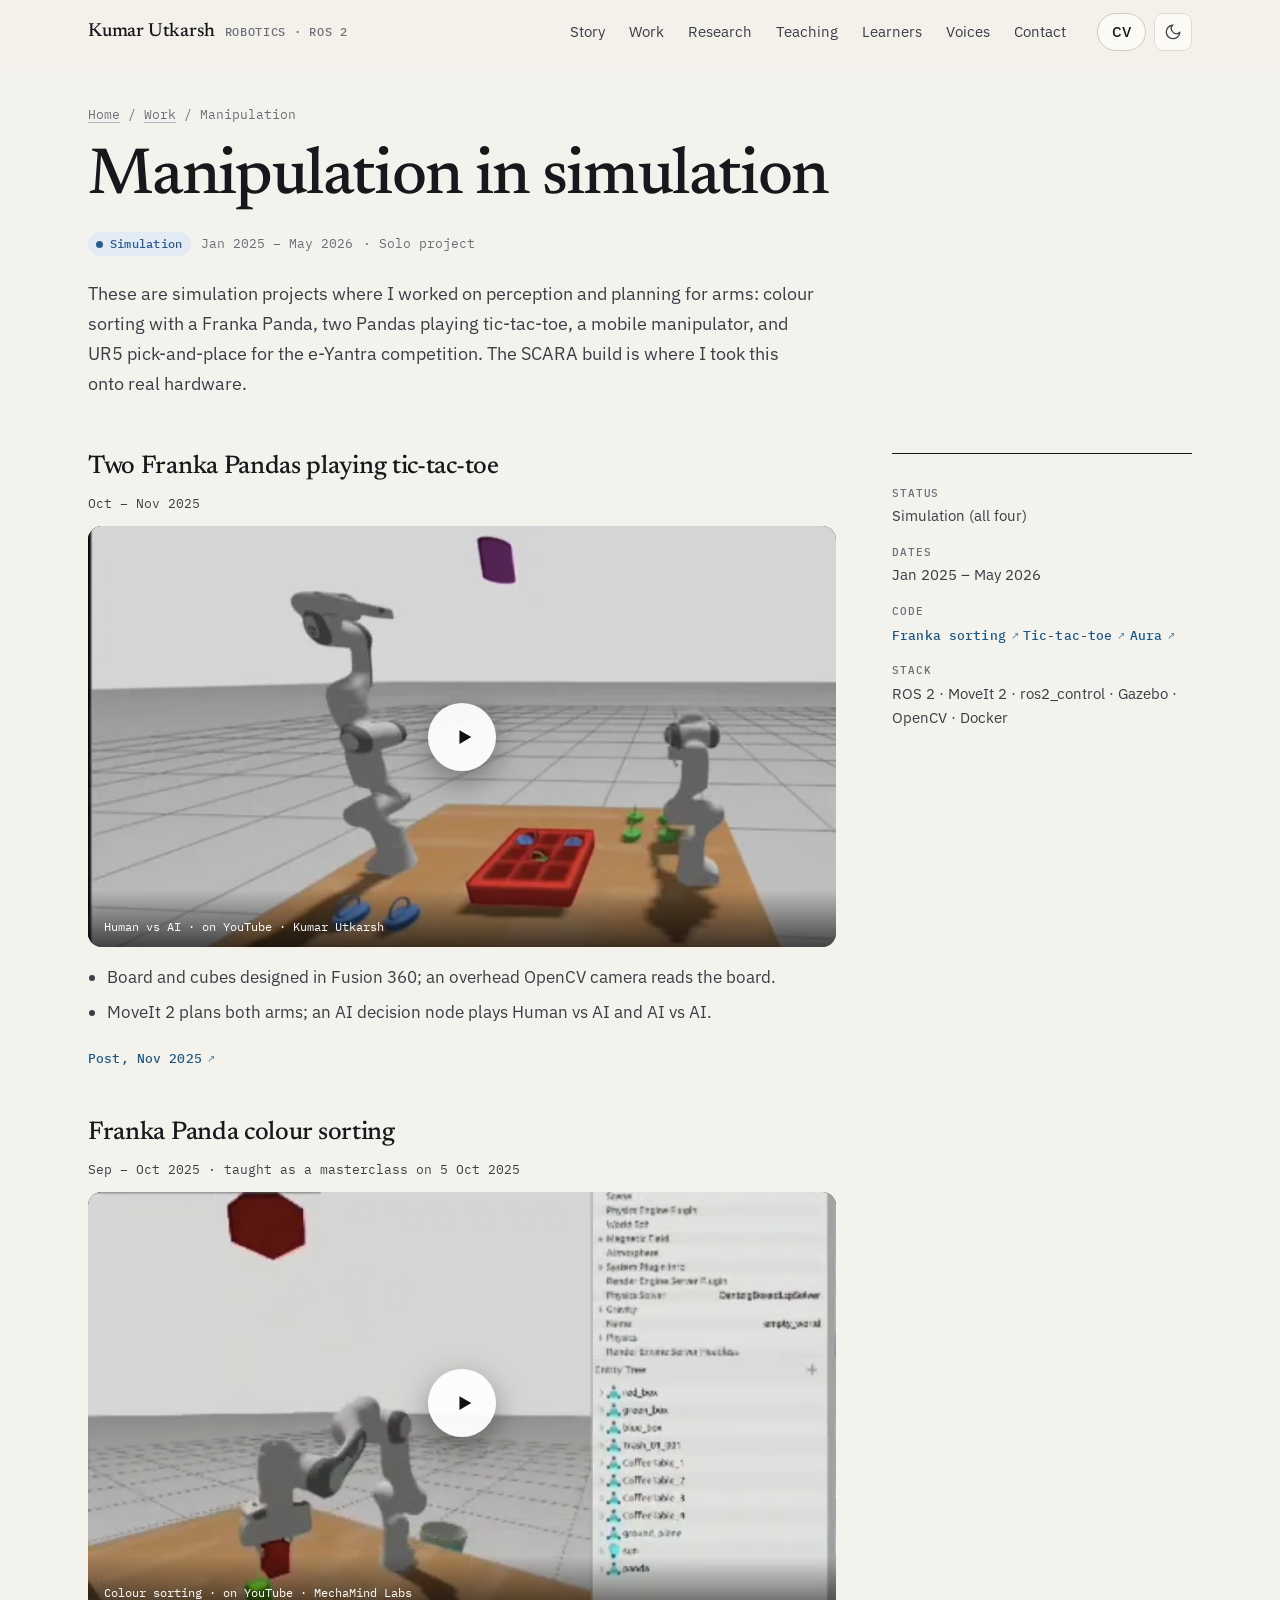
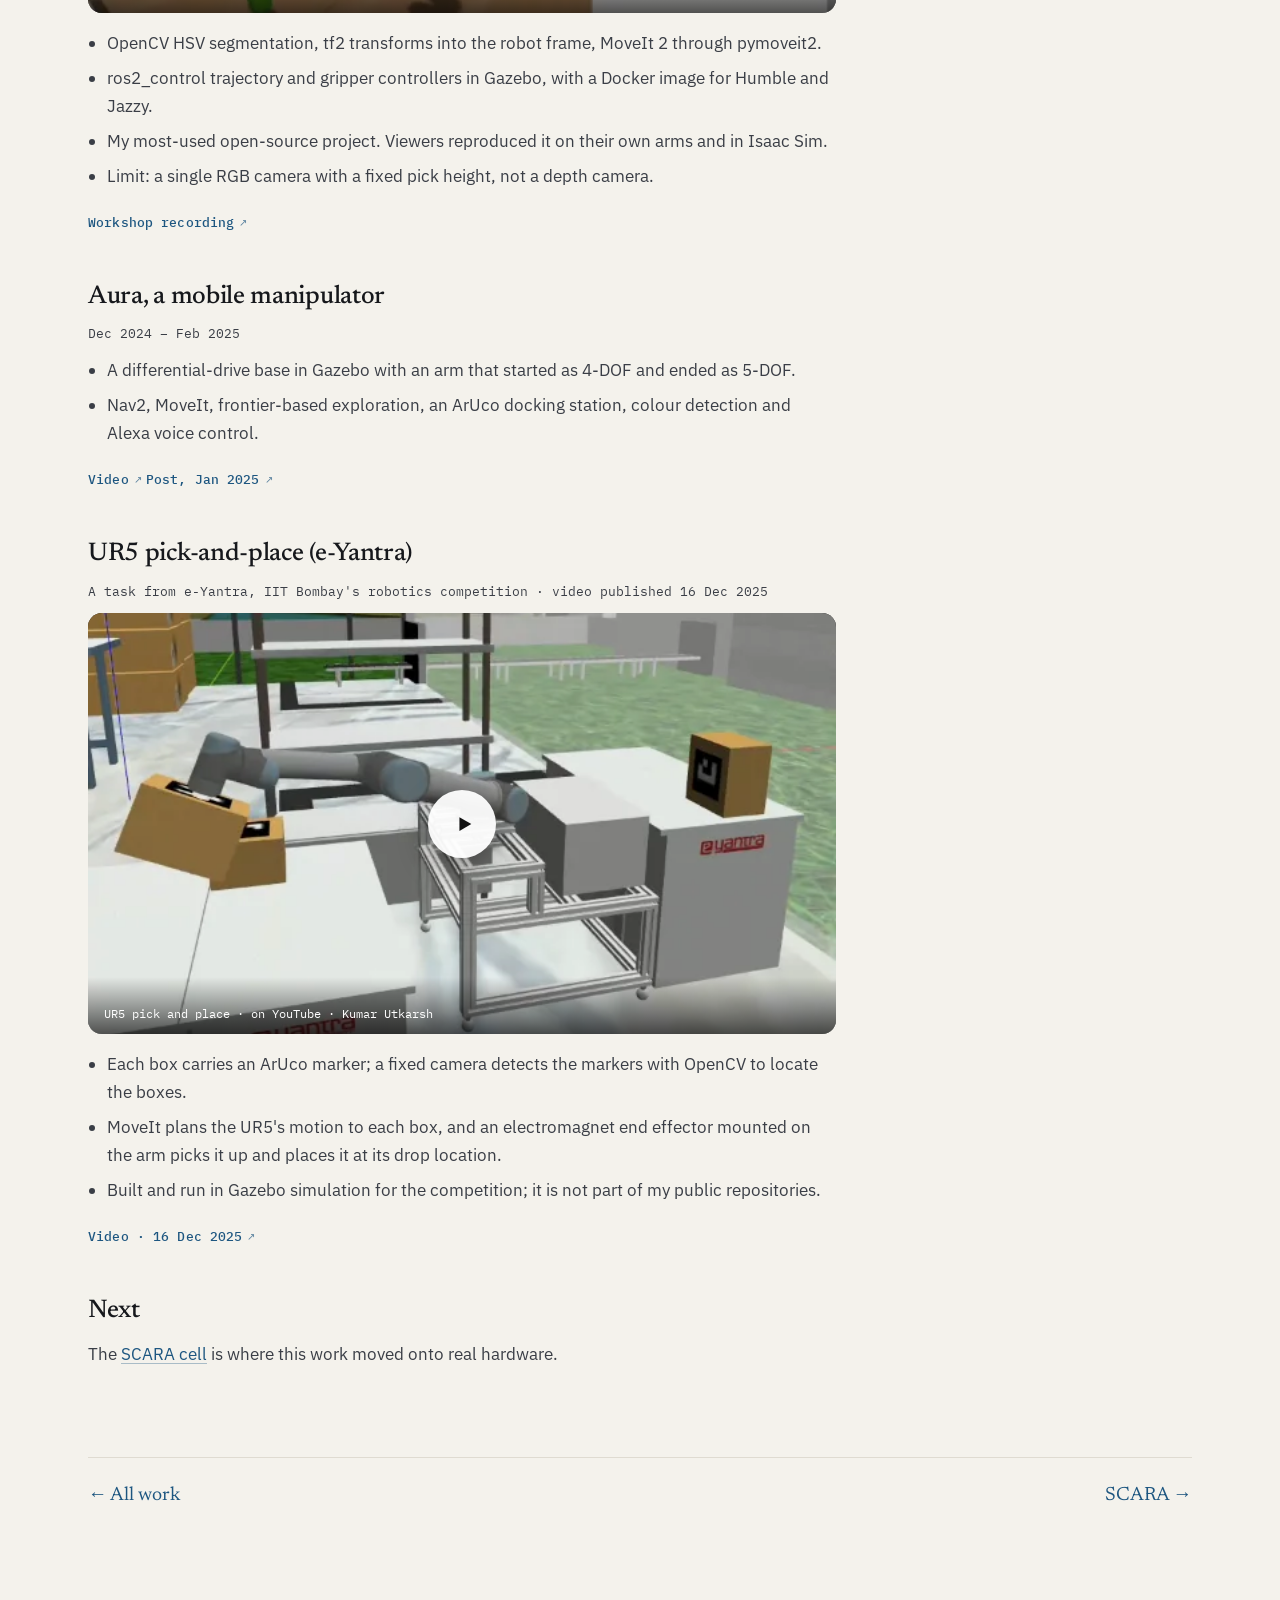
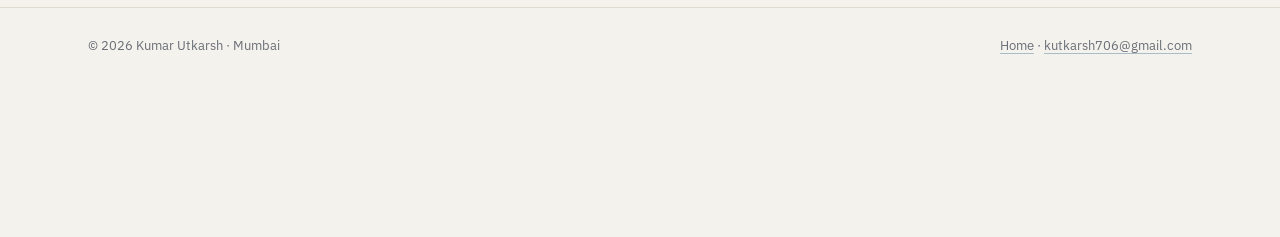
==== commit 98e65e8c: "C2: manipulation page describes the e-Yantra UR5 pick-and-place task" ====
--- a/projects/manipulation/index.html
+++ b/projects/manipulation/index.html
@@ -4,13 +4,13 @@
 <meta charset="utf-8">
 <meta name="viewport" content="width=device-width, initial-scale=1">
 <title>Manipulation in simulation · Kumar Utkarsh</title>
-<meta name="description" content="ROS 2 arm projects in simulation: Franka Panda colour sorting, two Pandas playing tic-tac-toe, the Aura mobile manipulator and gesture-controlled pick-and-place on a UR5.">
+<meta name="description" content="ROS 2 arm projects in simulation: Franka Panda colour sorting, two Pandas playing tic-tac-toe, the Aura mobile manipulator and UR5 pick-and-place from the e-Yantra competition.">
 <link rel="canonical" href="https://curious-utkarsh.github.io/projects/manipulation/">
 <meta name="theme-color" content="#f4f2ec" media="(prefers-color-scheme: light)">
 <meta name="theme-color" content="#0f1114" media="(prefers-color-scheme: dark)">
 <meta property="og:type" content="article">
 <meta property="og:title" content="Manipulation in simulation · Kumar Utkarsh">
-<meta property="og:description" content="ROS 2 arm projects in simulation: Franka Panda colour sorting, two Pandas playing tic-tac-toe, the Aura mobile manipulator and gesture-controlled pick-and-place on a UR5.">
+<meta property="og:description" content="ROS 2 arm projects in simulation: Franka Panda colour sorting, two Pandas playing tic-tac-toe, the Aura mobile manipulator and UR5 pick-and-place from the e-Yantra competition.">
 <meta property="og:url" content="https://curious-utkarsh.github.io/projects/manipulation/">
 <meta property="og:image" content="https://curious-utkarsh.github.io/assets/img/og.jpg">
 <meta name="twitter:card" content="summary_large_image">
@@ -47,7 +47,7 @@
   <header class="case-head">
     <h1>Manipulation in simulation</h1>
     <div class="meta"><span class="status st-sim">Simulation</span><span class="dates">Jan 2025 – May 2026</span><span class="dates">· Solo project</span></div>
-    <p class="lede">These are simulation projects where I worked on perception and planning for arms: colour sorting with a Franka Panda, two Pandas playing tic-tac-toe, a mobile manipulator, and gesture control of a UR5. The SCARA build is where I took this onto real hardware.</p>
+    <p class="lede">These are simulation projects where I worked on perception and planning for arms: colour sorting with a Franka Panda, two Pandas playing tic-tac-toe, a mobile manipulator, and UR5 pick-and-place for the e-Yantra competition. The SCARA build is where I took this onto real hardware.</p>
   </header>
   <div class="case-grid">
     <article class="case">
@@ -79,16 +79,19 @@
       </ul>
       <p><a class="chip" href="https://youtu.be/NHeu9y64Ovw" target="_blank" rel="noopener">Video</a> <a class="chip" href="https://www.linkedin.com/feed/update/urn:li:activity:7286963156571013120/" target="_blank" rel="noopener">Post, Jan 2025</a></p>
 
-      <h2>UR5 gesture pick-and-place</h2>
-      <p class="dates">May 2026</p>
-      <ul>
-        <li>MediaPipe hand tracking drives a UR5 with a Robotiq gripper in Gazebo.</li>
-        <li>Limit: it sends joint targets directly to the trajectory controller, with no MoveIt planning loop.</li>
+      <h2>UR5 pick-and-place (e-Yantra)</h2>
+      <p class="dates">A task from e-Yantra, IIT Bombay's robotics competition · video published 16 Dec 2025</p>
+      <button class="facade h" type="button" data-facade="_vO71pkmfY4" aria-label="Play video: UR5 pick and place with ArUco markers"><img src="../../assets/img/ur5-eyantra-560.webp" width="560" height="420" alt="" loading="lazy" decoding="async"><span class="pb"><svg viewBox="0 0 24 24" fill="currentColor" aria-hidden="true"><path d="M7 4.5v15l13-7.5z"/></svg></span><span class="cap">UR5 pick and place · on YouTube · Kumar Utkarsh</span></button>
+      <ul style="margin-top:16px">
+        <li>Each box carries an ArUco marker; a fixed camera detects the markers with OpenCV to locate the boxes.</li>
+        <li>MoveIt plans the UR5's motion to each box, and an electromagnet end effector mounted on the arm picks it up and places it at its drop location.</li>
+        <li>Built and run in Gazebo simulation for the competition; it is not part of my public repositories.</li>
       </ul>
+      <p><a class="chip" href="https://youtu.be/_vO71pkmfY4" target="_blank" rel="noopener">Video · 16 Dec 2025</a></p>
       <h2>Next</h2>
       <p>The <a href="../../projects/scara/">SCARA cell</a> is where this work moved onto real hardware.</p>
     </article>
-    <aside><dl><dt>Status</dt><dd>Simulation (all four)</dd><dt>Dates</dt><dd>Jan 2025 – May 2026</dd><dt>Code</dt><dd><a class="chip" href="https://github.com/MechaMind-Labs/franka-color-sorting-robot" target="_blank" rel="noopener">Franka sorting</a> <a class="chip" href="https://github.com/MechaMind-Labs/dual-franka-tic-tac-toe" target="_blank" rel="noopener">Tic-tac-toe</a> <a class="chip" href="https://github.com/Curious-Utkarsh/aura-mobile-manipulator" target="_blank" rel="noopener">Aura</a> <a class="chip" href="https://github.com/MechaMind-Labs/ur5-gesture-pick-and-place" target="_blank" rel="noopener">UR5 gesture</a></dd><dt>Stack</dt><dd>ROS 2 · MoveIt 2 · ros2_control · Gazebo · OpenCV · MediaPipe · Docker</dd></dl></aside>
+    <aside><dl><dt>Status</dt><dd>Simulation (all four)</dd><dt>Dates</dt><dd>Jan 2025 – May 2026</dd><dt>Code</dt><dd><a class="chip" href="https://github.com/MechaMind-Labs/franka-color-sorting-robot" target="_blank" rel="noopener">Franka sorting</a> <a class="chip" href="https://github.com/MechaMind-Labs/dual-franka-tic-tac-toe" target="_blank" rel="noopener">Tic-tac-toe</a> <a class="chip" href="https://github.com/Curious-Utkarsh/aura-mobile-manipulator" target="_blank" rel="noopener">Aura</a></dd><dt>Stack</dt><dd>ROS 2 · MoveIt 2 · ros2_control · Gazebo · OpenCV · Docker</dd></dl></aside>
   </div>
   <div class="next-proj"><a href="../../#work">← All work</a><a href="../../projects/scara/">SCARA →</a></div>
 </div>
--- a/assets/css/site.css
+++ b/assets/css/site.css
@@ -1,13 +1,13 @@
 /* Kumar Utkarsh · portfolio · hand-written, no framework */
 
-@font-face{font-family:"Newsreader";font-style:normal;font-weight:200 800;font-display:swap;src:url(../fonts/newsreader-latin-wght-normal.woff2) format("woff2")}
-@font-face{font-family:"Newsreader";font-style:italic;font-weight:200 800;font-display:swap;src:url(../fonts/newsreader-latin-wght-italic.woff2) format("woff2")}
-@font-face{font-family:"Plex Sans";font-style:normal;font-weight:400;font-display:swap;src:url(../fonts/ibm-plex-sans-latin-400-normal.woff2) format("woff2")}
-@font-face{font-family:"Plex Sans";font-style:italic;font-weight:400;font-display:swap;src:url(../fonts/ibm-plex-sans-latin-400-italic.woff2) format("woff2")}
-@font-face{font-family:"Plex Sans";font-style:normal;font-weight:500;font-display:swap;src:url(../fonts/ibm-plex-sans-latin-500-normal.woff2) format("woff2")}
-@font-face{font-family:"Plex Sans";font-style:normal;font-weight:600;font-display:swap;src:url(../fonts/ibm-plex-sans-latin-600-normal.woff2) format("woff2")}
-@font-face{font-family:"Plex Mono";font-style:normal;font-weight:400;font-display:swap;src:url(../fonts/ibm-plex-mono-latin-400-normal.woff2) format("woff2")}
-@font-face{font-family:"Plex Mono";font-style:normal;font-weight:500;font-display:swap;src:url(../fonts/ibm-plex-mono-latin-500-normal.woff2) format("woff2")}
+@font-face{font-family:"Newsreader";font-style:normal;font-weight:200 800;font-display:optional;src:url(../fonts/newsreader-latin-wght-normal.woff2) format("woff2")}
+@font-face{font-family:"Newsreader";font-style:italic;font-weight:200 800;font-display:optional;src:url(../fonts/newsreader-latin-wght-italic.woff2) format("woff2")}
+@font-face{font-family:"Plex Sans";font-style:normal;font-weight:400;font-display:optional;src:url(../fonts/ibm-plex-sans-latin-400-normal.woff2) format("woff2")}
+@font-face{font-family:"Plex Sans";font-style:italic;font-weight:400;font-display:optional;src:url(../fonts/ibm-plex-sans-latin-400-italic.woff2) format("woff2")}
+@font-face{font-family:"Plex Sans";font-style:normal;font-weight:500;font-display:optional;src:url(../fonts/ibm-plex-sans-latin-500-normal.woff2) format("woff2")}
+@font-face{font-family:"Plex Sans";font-style:normal;font-weight:600;font-display:optional;src:url(../fonts/ibm-plex-sans-latin-600-normal.woff2) format("woff2")}
+@font-face{font-family:"Plex Mono";font-style:normal;font-weight:400;font-display:optional;src:url(../fonts/ibm-plex-mono-latin-400-normal.woff2) format("woff2")}
+@font-face{font-family:"Plex Mono";font-style:normal;font-weight:500;font-display:optional;src:url(../fonts/ibm-plex-mono-latin-500-normal.woff2) format("woff2")}
 
 :root{
   --bg:#f4f2ec; --surface:#fbfaf6; --sunk:#ebe8e0;
@@ -224,7 +224,7 @@
 
 .rows{border-top:1px solid var(--line)}
 .row{display:grid;grid-template-columns:minmax(0,1.25fr) minmax(0,2fr) 190px;gap:24px;align-items:baseline;padding:18px 0;border-bottom:1px solid var(--line)}
-.row h4{font-size:1.06rem}
+.row h4,.row h3.h4{font-size:1.06rem}
 .row .meta{display:flex;flex-direction:column;gap:7px;align-items:flex-start;margin-top:8px}
 .row p{margin:0;color:var(--ink-2);font-size:.95rem}
 .row .chips{margin:0;justify-content:flex-end;flex-wrap:wrap;gap:6px 12px}
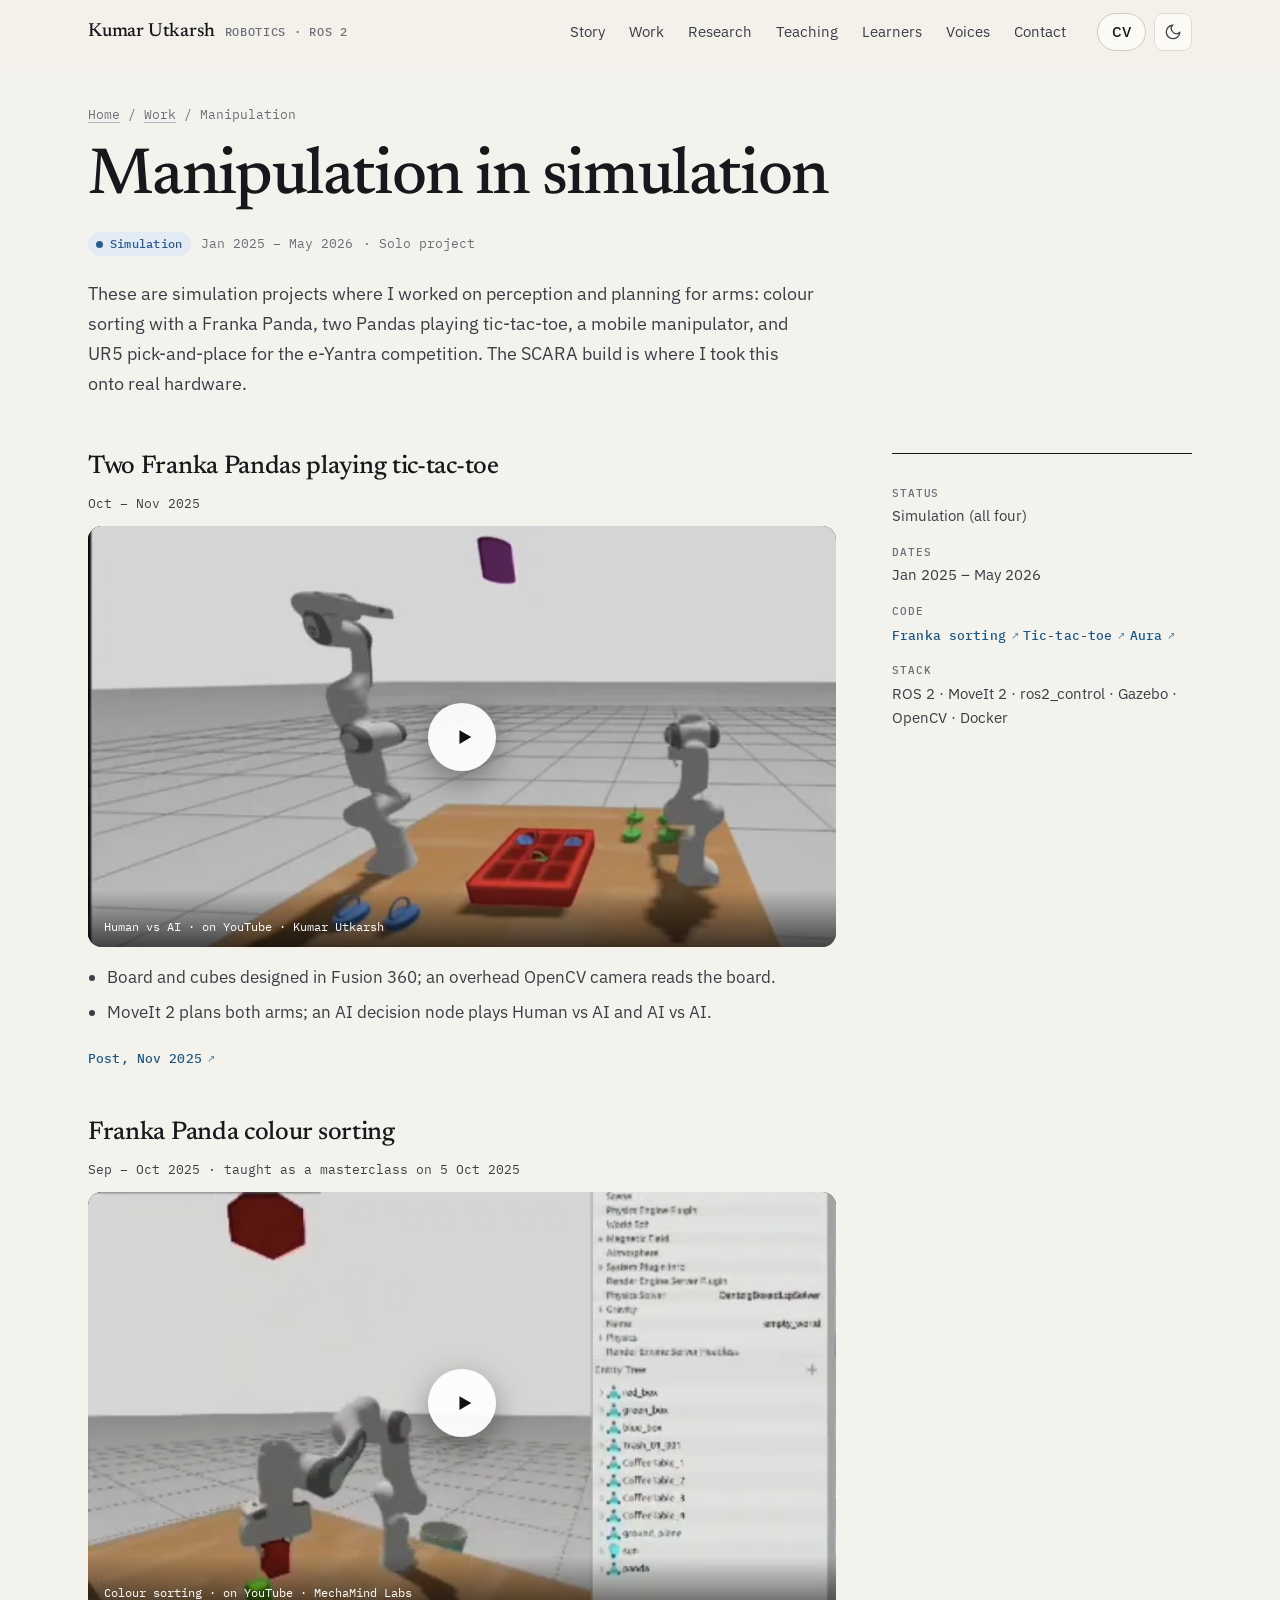
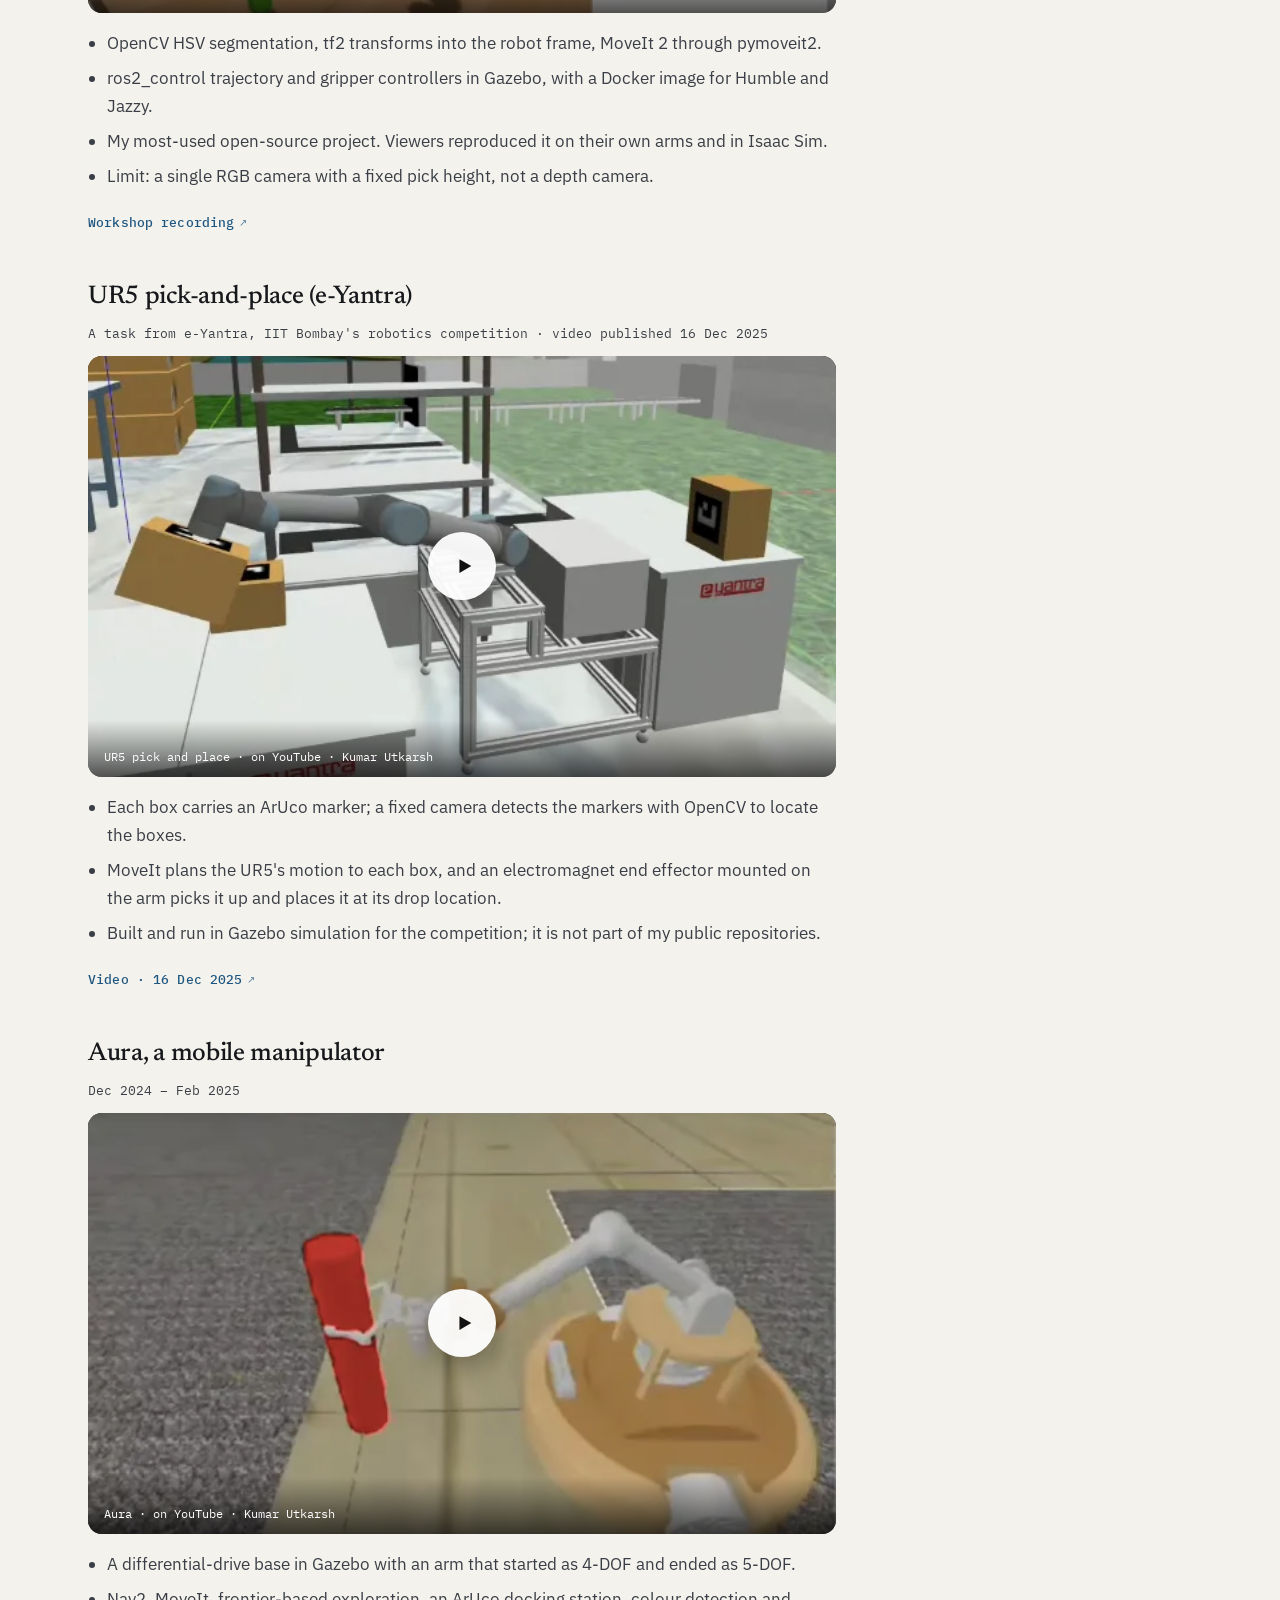
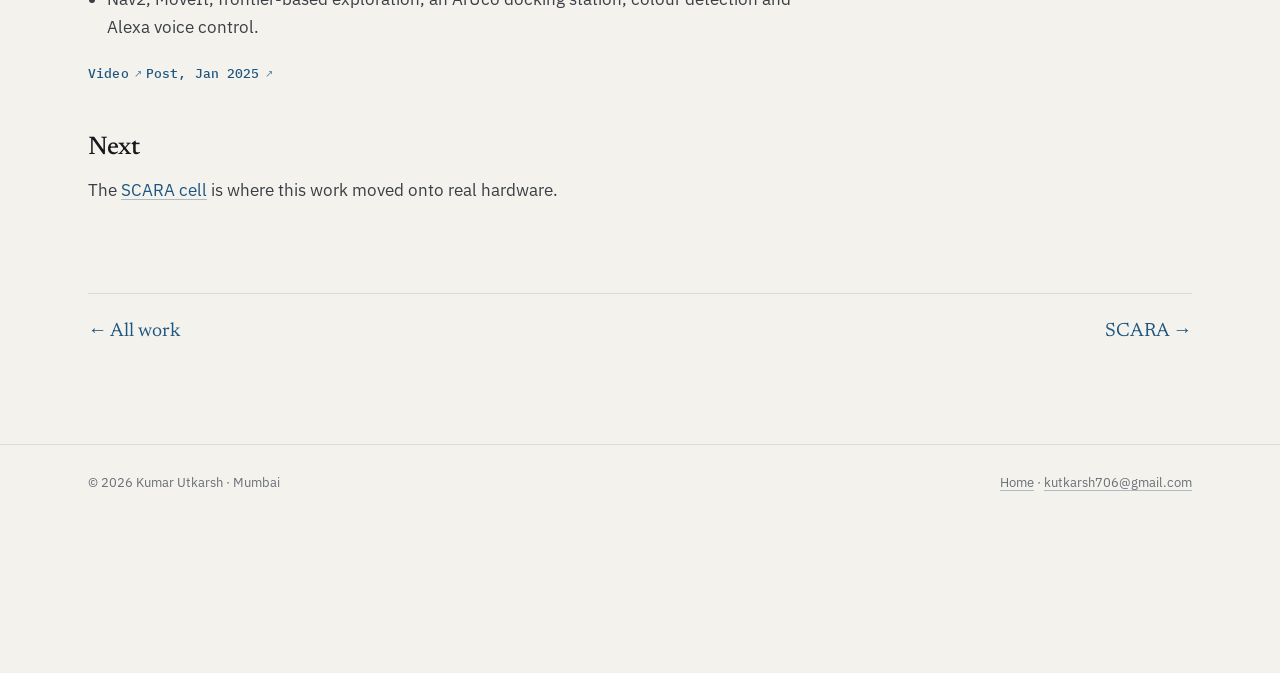
==== commit f987e29b: "C3: UR5 section above Aura; Aura gets a video card" ====
--- a/projects/manipulation/index.html
+++ b/projects/manipulation/index.html
@@ -71,14 +71,6 @@
       </ul>
       <p><a class="chip" href="https://youtu.be/0N3B8FG0T1Y" target="_blank" rel="noopener">Workshop recording</a></p>
 
-      <h2>Aura, a mobile manipulator</h2>
-      <p class="dates">Dec 2024 – Feb 2025</p>
-      <ul>
-        <li>A differential-drive base in Gazebo with an arm that started as 4-DOF and ended as 5-DOF.</li>
-        <li>Nav2, MoveIt, frontier-based exploration, an ArUco docking station, colour detection and Alexa voice control.</li>
-      </ul>
-      <p><a class="chip" href="https://youtu.be/NHeu9y64Ovw" target="_blank" rel="noopener">Video</a> <a class="chip" href="https://www.linkedin.com/feed/update/urn:li:activity:7286963156571013120/" target="_blank" rel="noopener">Post, Jan 2025</a></p>
-
       <h2>UR5 pick-and-place (e-Yantra)</h2>
       <p class="dates">A task from e-Yantra, IIT Bombay's robotics competition · video published 16 Dec 2025</p>
       <button class="facade h" type="button" data-facade="_vO71pkmfY4" aria-label="Play video: UR5 pick and place with ArUco markers"><img src="../../assets/img/ur5-eyantra-560.webp" width="560" height="420" alt="" loading="lazy" decoding="async"><span class="pb"><svg viewBox="0 0 24 24" fill="currentColor" aria-hidden="true"><path d="M7 4.5v15l13-7.5z"/></svg></span><span class="cap">UR5 pick and place · on YouTube · Kumar Utkarsh</span></button>
@@ -88,6 +80,15 @@
         <li>Built and run in Gazebo simulation for the competition; it is not part of my public repositories.</li>
       </ul>
       <p><a class="chip" href="https://youtu.be/_vO71pkmfY4" target="_blank" rel="noopener">Video · 16 Dec 2025</a></p>
+
+      <h2>Aura, a mobile manipulator</h2>
+      <p class="dates">Dec 2024 – Feb 2025</p>
+      <button class="facade h" type="button" data-facade="NHeu9y64Ovw" aria-label="Play video: Aura, self-driving with robotic arm manipulation"><img src="../../assets/img/aura-gazebo-640.webp" width="640" height="480" alt="" loading="lazy" decoding="async"><span class="pb"><svg viewBox="0 0 24 24" fill="currentColor" aria-hidden="true"><path d="M7 4.5v15l13-7.5z"/></svg></span><span class="cap">Aura · on YouTube · Kumar Utkarsh</span></button>
+      <ul style="margin-top:16px">
+        <li>A differential-drive base in Gazebo with an arm that started as 4-DOF and ended as 5-DOF.</li>
+        <li>Nav2, MoveIt, frontier-based exploration, an ArUco docking station, colour detection and Alexa voice control.</li>
+      </ul>
+      <p><a class="chip" href="https://youtu.be/NHeu9y64Ovw" target="_blank" rel="noopener">Video</a> <a class="chip" href="https://www.linkedin.com/feed/update/urn:li:activity:7286963156571013120/" target="_blank" rel="noopener">Post, Jan 2025</a></p>
       <h2>Next</h2>
       <p>The <a href="../../projects/scara/">SCARA cell</a> is where this work moved onto real hardware.</p>
     </article>
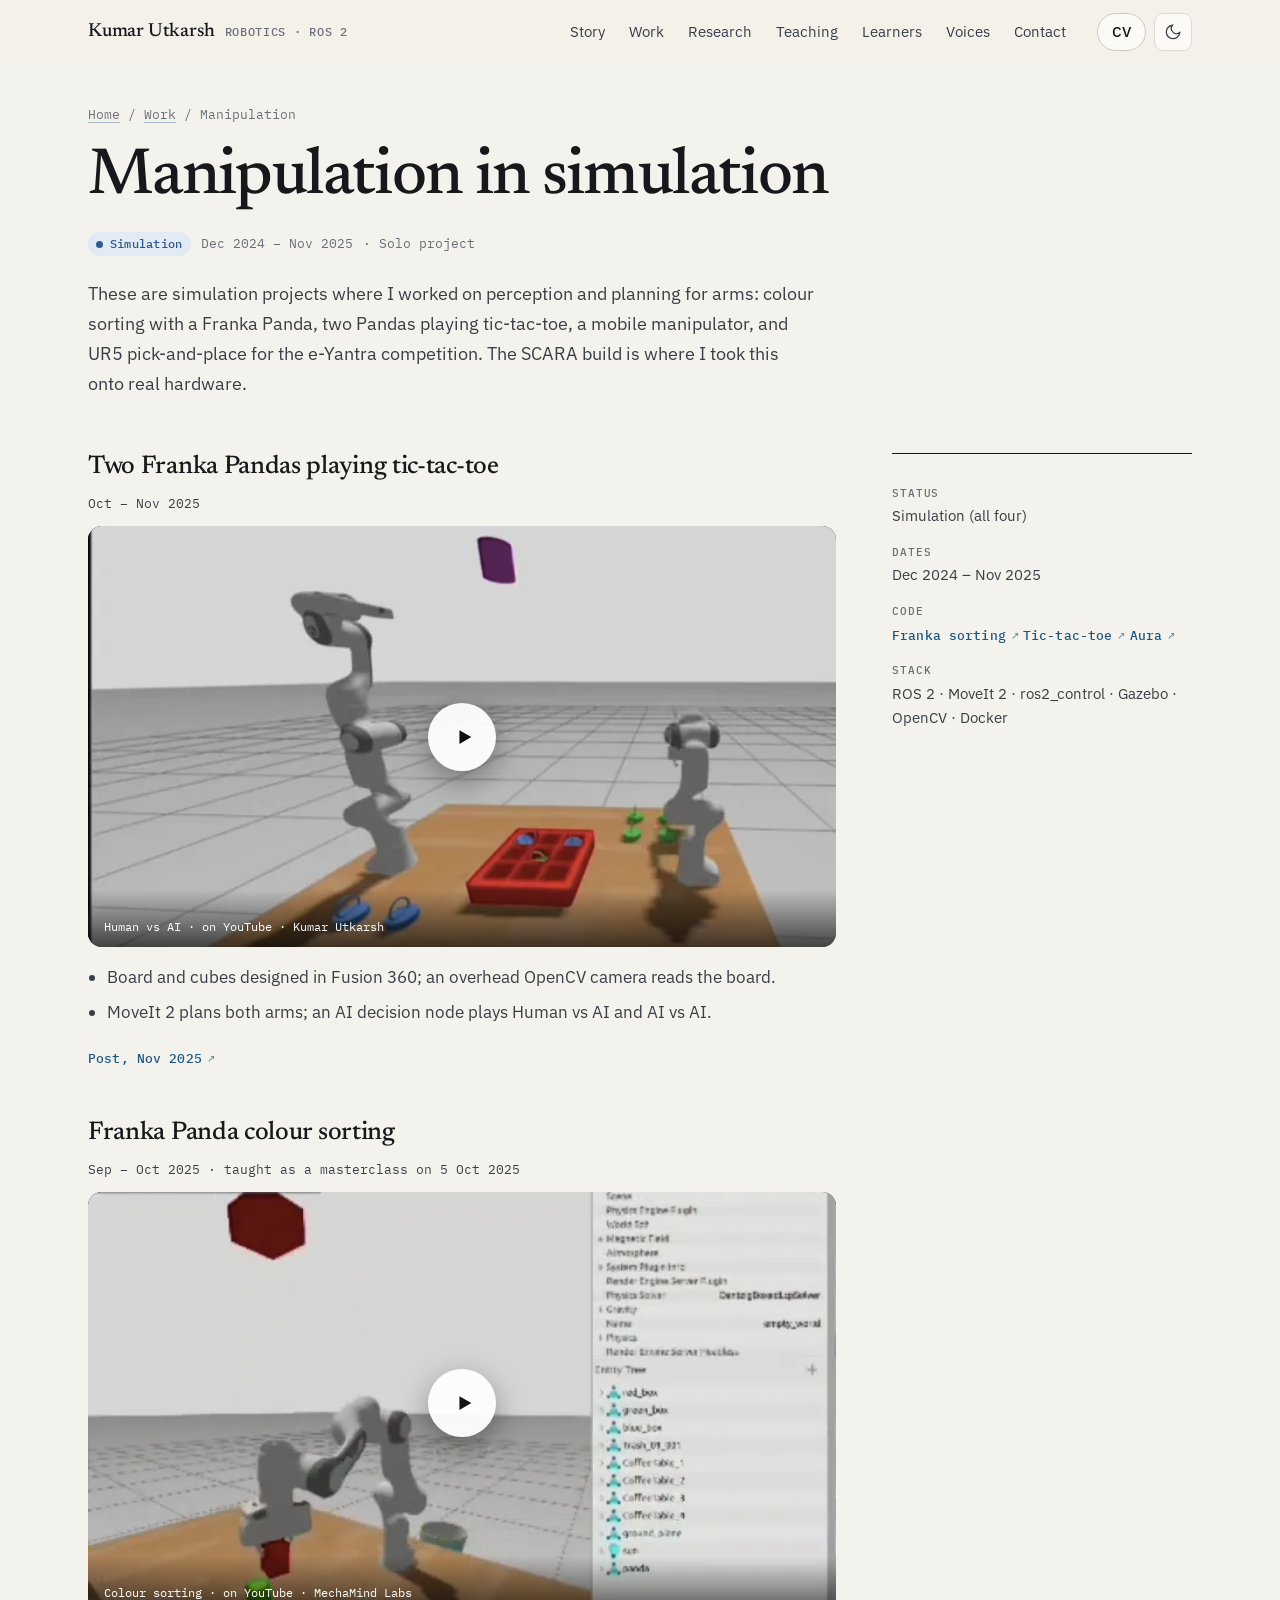
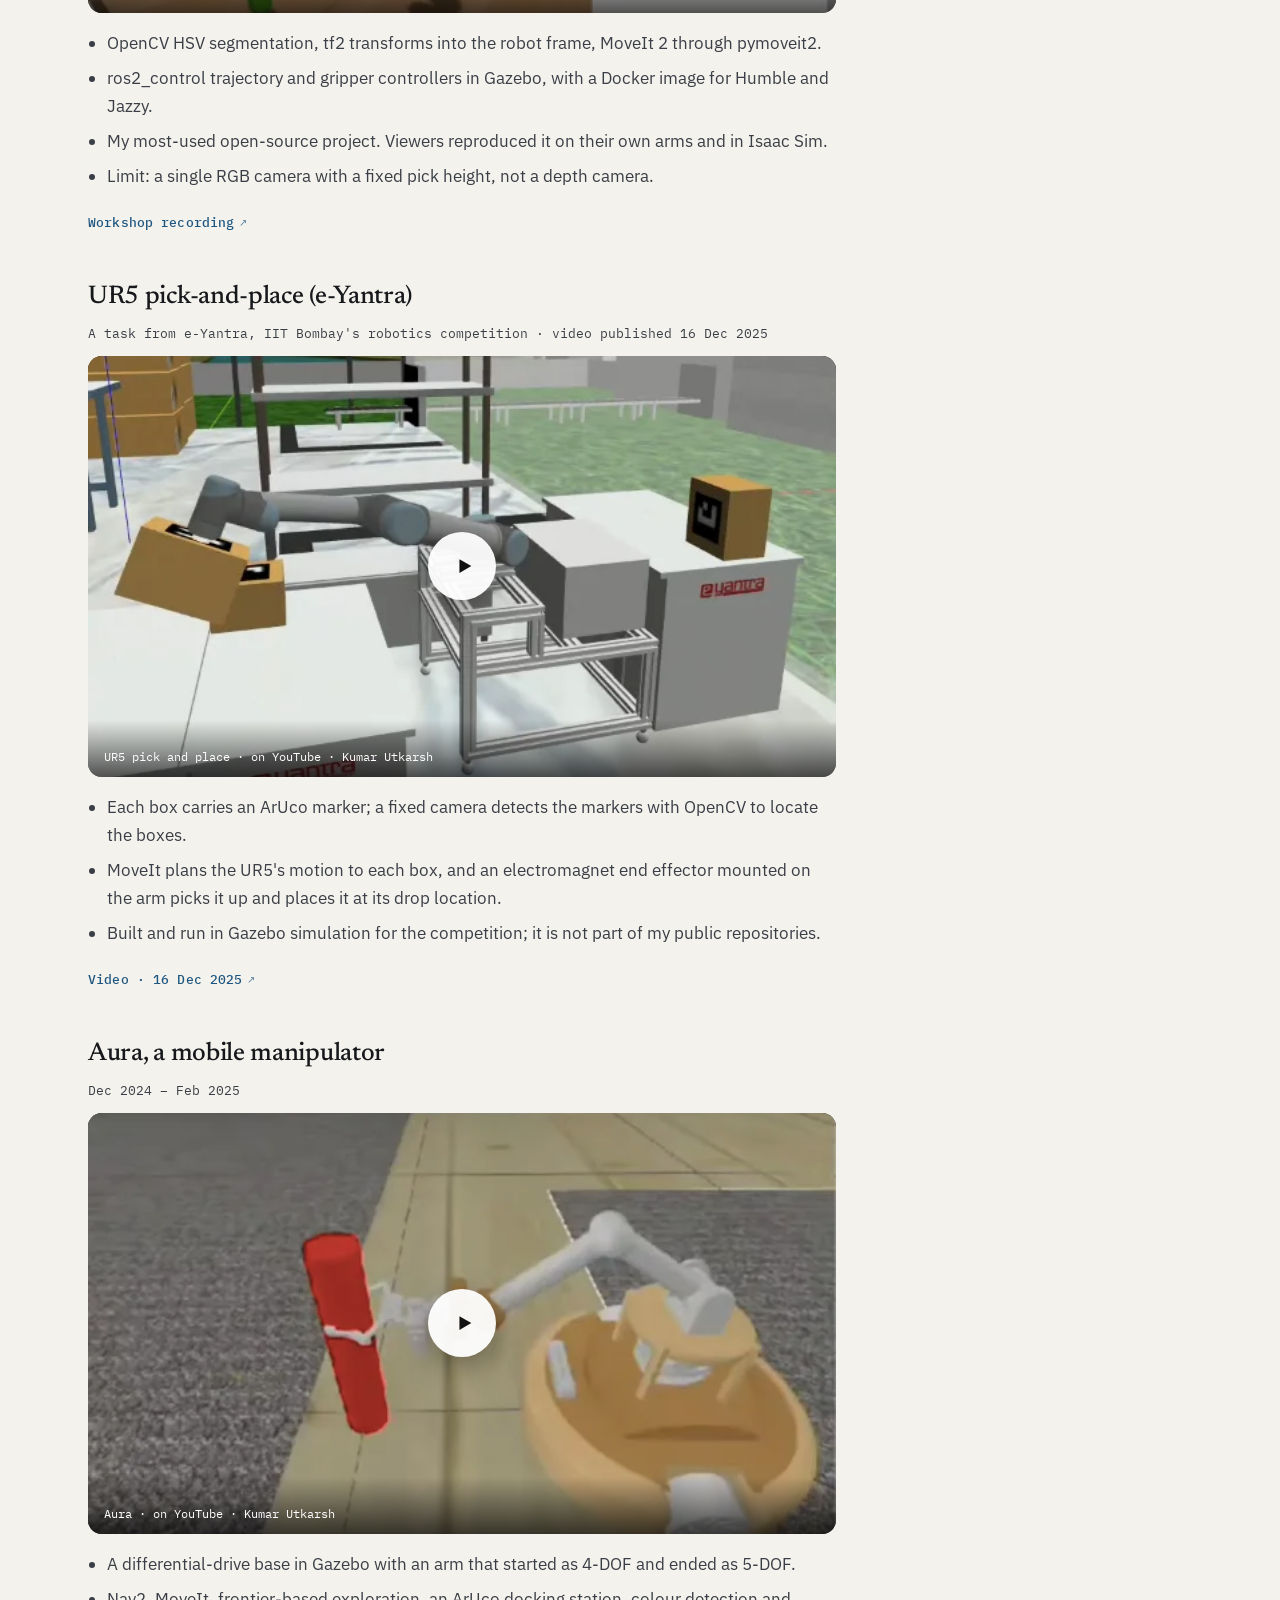
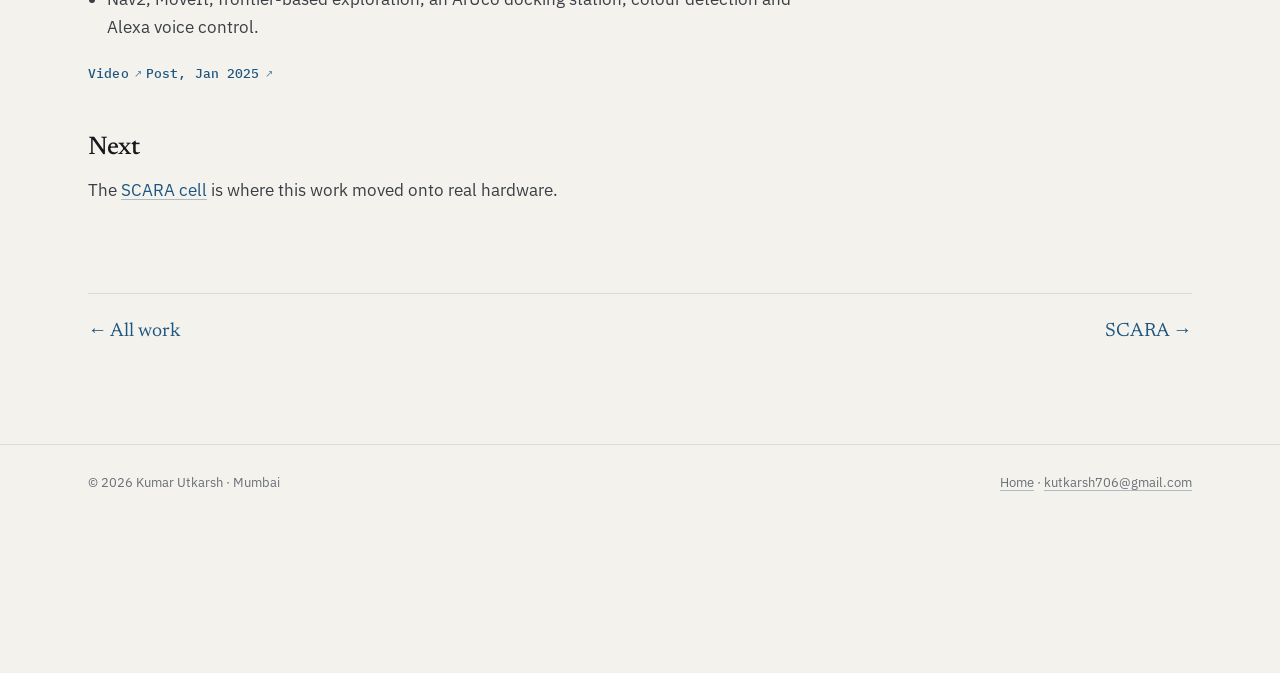
==== commit fea9265b: "Manipulation: dates match the remaining projects (Dec 2024 – Nov 2025)" ====
--- a/projects/manipulation/index.html
+++ b/projects/manipulation/index.html
@@ -46,7 +46,7 @@
   <nav class="crumbs" aria-label="Breadcrumb"><a href="../../">Home</a> / <a href="../../#work">Work</a> / Manipulation</nav>
   <header class="case-head">
     <h1>Manipulation in simulation</h1>
-    <div class="meta"><span class="status st-sim">Simulation</span><span class="dates">Jan 2025 – May 2026</span><span class="dates">· Solo project</span></div>
+    <div class="meta"><span class="status st-sim">Simulation</span><span class="dates">Dec 2024 – Nov 2025</span><span class="dates">· Solo project</span></div>
     <p class="lede">These are simulation projects where I worked on perception and planning for arms: colour sorting with a Franka Panda, two Pandas playing tic-tac-toe, a mobile manipulator, and UR5 pick-and-place for the e-Yantra competition. The SCARA build is where I took this onto real hardware.</p>
   </header>
   <div class="case-grid">
@@ -92,7 +92,7 @@
       <h2>Next</h2>
       <p>The <a href="../../projects/scara/">SCARA cell</a> is where this work moved onto real hardware.</p>
     </article>
-    <aside><dl><dt>Status</dt><dd>Simulation (all four)</dd><dt>Dates</dt><dd>Jan 2025 – May 2026</dd><dt>Code</dt><dd><a class="chip" href="https://github.com/MechaMind-Labs/franka-color-sorting-robot" target="_blank" rel="noopener">Franka sorting</a> <a class="chip" href="https://github.com/MechaMind-Labs/dual-franka-tic-tac-toe" target="_blank" rel="noopener">Tic-tac-toe</a> <a class="chip" href="https://github.com/Curious-Utkarsh/aura-mobile-manipulator" target="_blank" rel="noopener">Aura</a></dd><dt>Stack</dt><dd>ROS 2 · MoveIt 2 · ros2_control · Gazebo · OpenCV · Docker</dd></dl></aside>
+    <aside><dl><dt>Status</dt><dd>Simulation (all four)</dd><dt>Dates</dt><dd>Dec 2024 – Nov 2025</dd><dt>Code</dt><dd><a class="chip" href="https://github.com/MechaMind-Labs/franka-color-sorting-robot" target="_blank" rel="noopener">Franka sorting</a> <a class="chip" href="https://github.com/MechaMind-Labs/dual-franka-tic-tac-toe" target="_blank" rel="noopener">Tic-tac-toe</a> <a class="chip" href="https://github.com/Curious-Utkarsh/aura-mobile-manipulator" target="_blank" rel="noopener">Aura</a></dd><dt>Stack</dt><dd>ROS 2 · MoveIt 2 · ros2_control · Gazebo · OpenCV · Docker</dd></dl></aside>
   </div>
   <div class="next-proj"><a href="../../#work">← All work</a><a href="../../projects/scara/">SCARA →</a></div>
 </div>
--- a/assets/css/site.css
+++ b/assets/css/site.css
@@ -204,7 +204,7 @@
 .course-list li{display:flex;justify-content:space-between;gap:16px;font-size:.93rem;color:var(--ink-2);padding-bottom:8px;border-bottom:1px dashed var(--line)}
 .course-list li:last-child{border-bottom:0}
 .course-list span{color:var(--muted);font-size:.84rem;white-space:nowrap}
-@media (max-width:560px){.course-list li{flex-direction:column;gap:0}}
+@media (max-width:560px){.course-list li{flex-direction:column;gap:0}.course-list span{white-space:normal}}
 
 /* ---------- project cards ---------- */
 .proj-grid{display:grid;grid-template-columns:1fr 1fr;gap:22px}
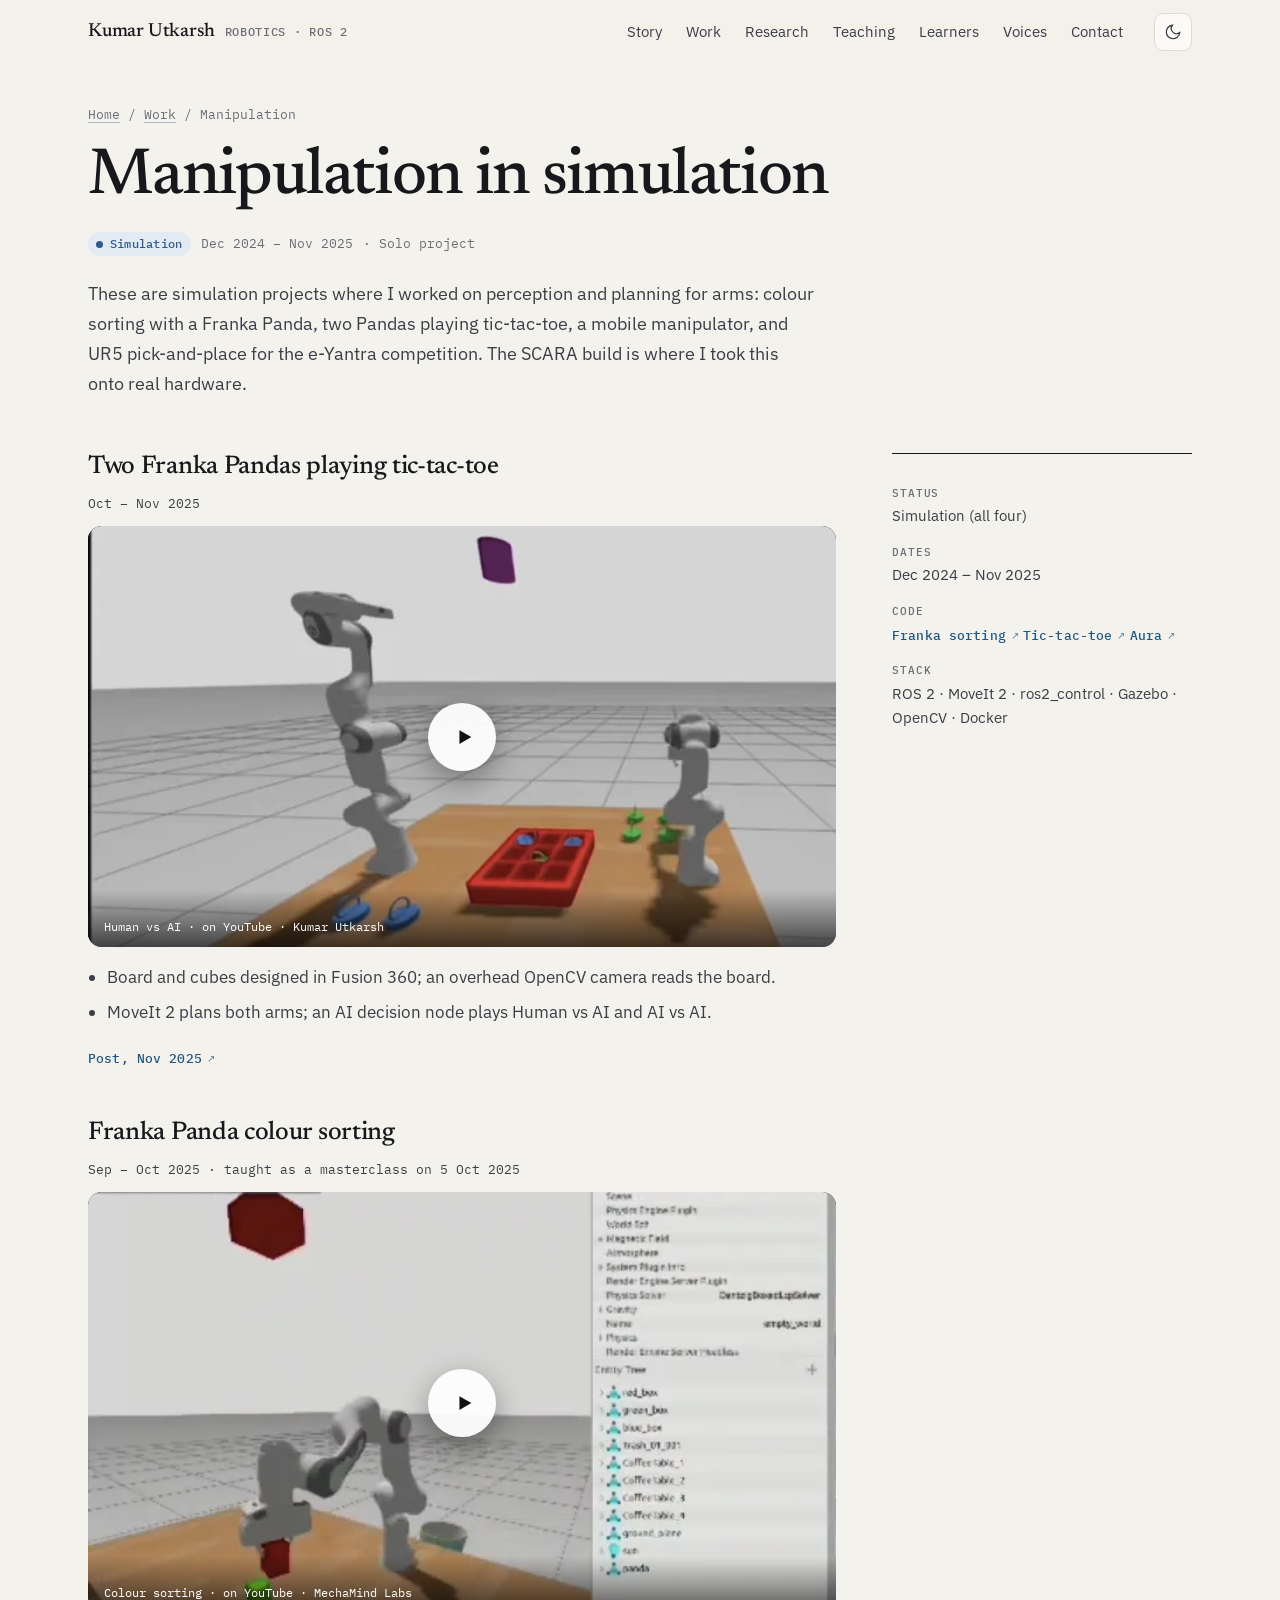
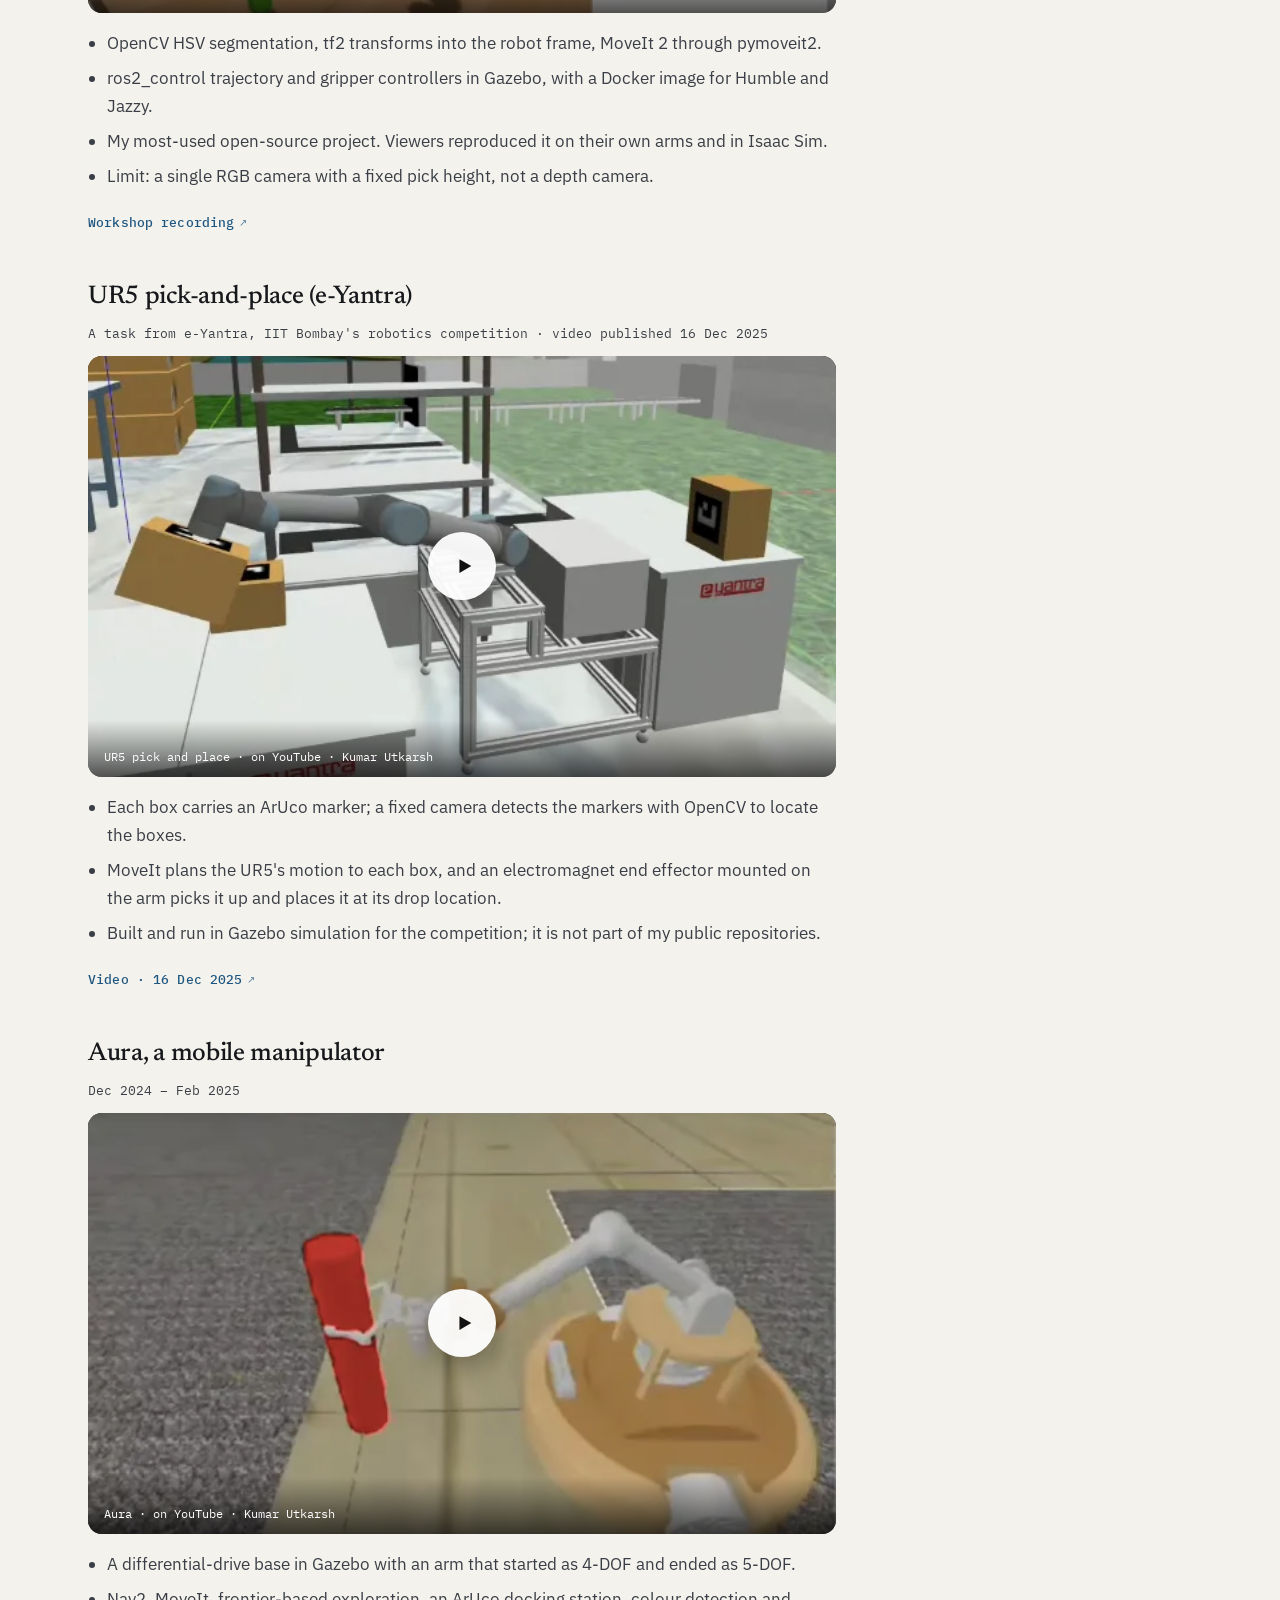
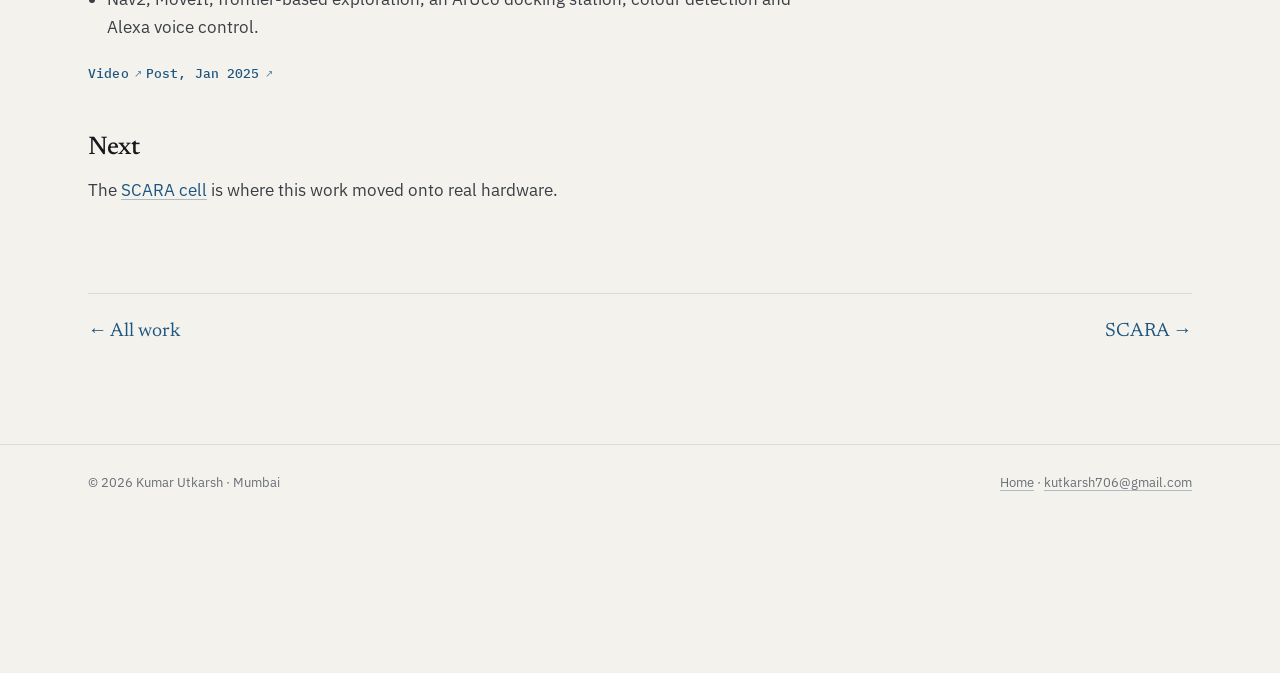
==== commit da27f9b8: "Manipulation page: remove CV nav button" ====
--- a/projects/manipulation/index.html
+++ b/projects/manipulation/index.html
@@ -35,7 +35,6 @@
       <li><a href="../../#contact">Contact</a></li>
     </ul>
     <div class="nav-tools">
-      <a class="btn" href="../../cv/" style="height:38px;padding:0 14px">CV</a>
       <button class="icon-btn" type="button" data-theme-toggle aria-label="Switch theme"><svg viewBox="0 0 24 24" fill="none" stroke="currentColor" stroke-width="1.7" stroke-linecap="round" aria-hidden="true"><path d="M21 12.8A9 9 0 1 1 11.2 3a7 7 0 0 0 9.8 9.8z"/></svg></button>
       <button class="icon-btn menu-btn" type="button" data-menu aria-controls="menu" aria-expanded="false" aria-label="Menu"><svg viewBox="0 0 24 24" fill="none" stroke="currentColor" stroke-width="1.7" stroke-linecap="round" aria-hidden="true"><path d="M4 7h16M4 12h16M4 17h16"/></svg></button>
     </div>
